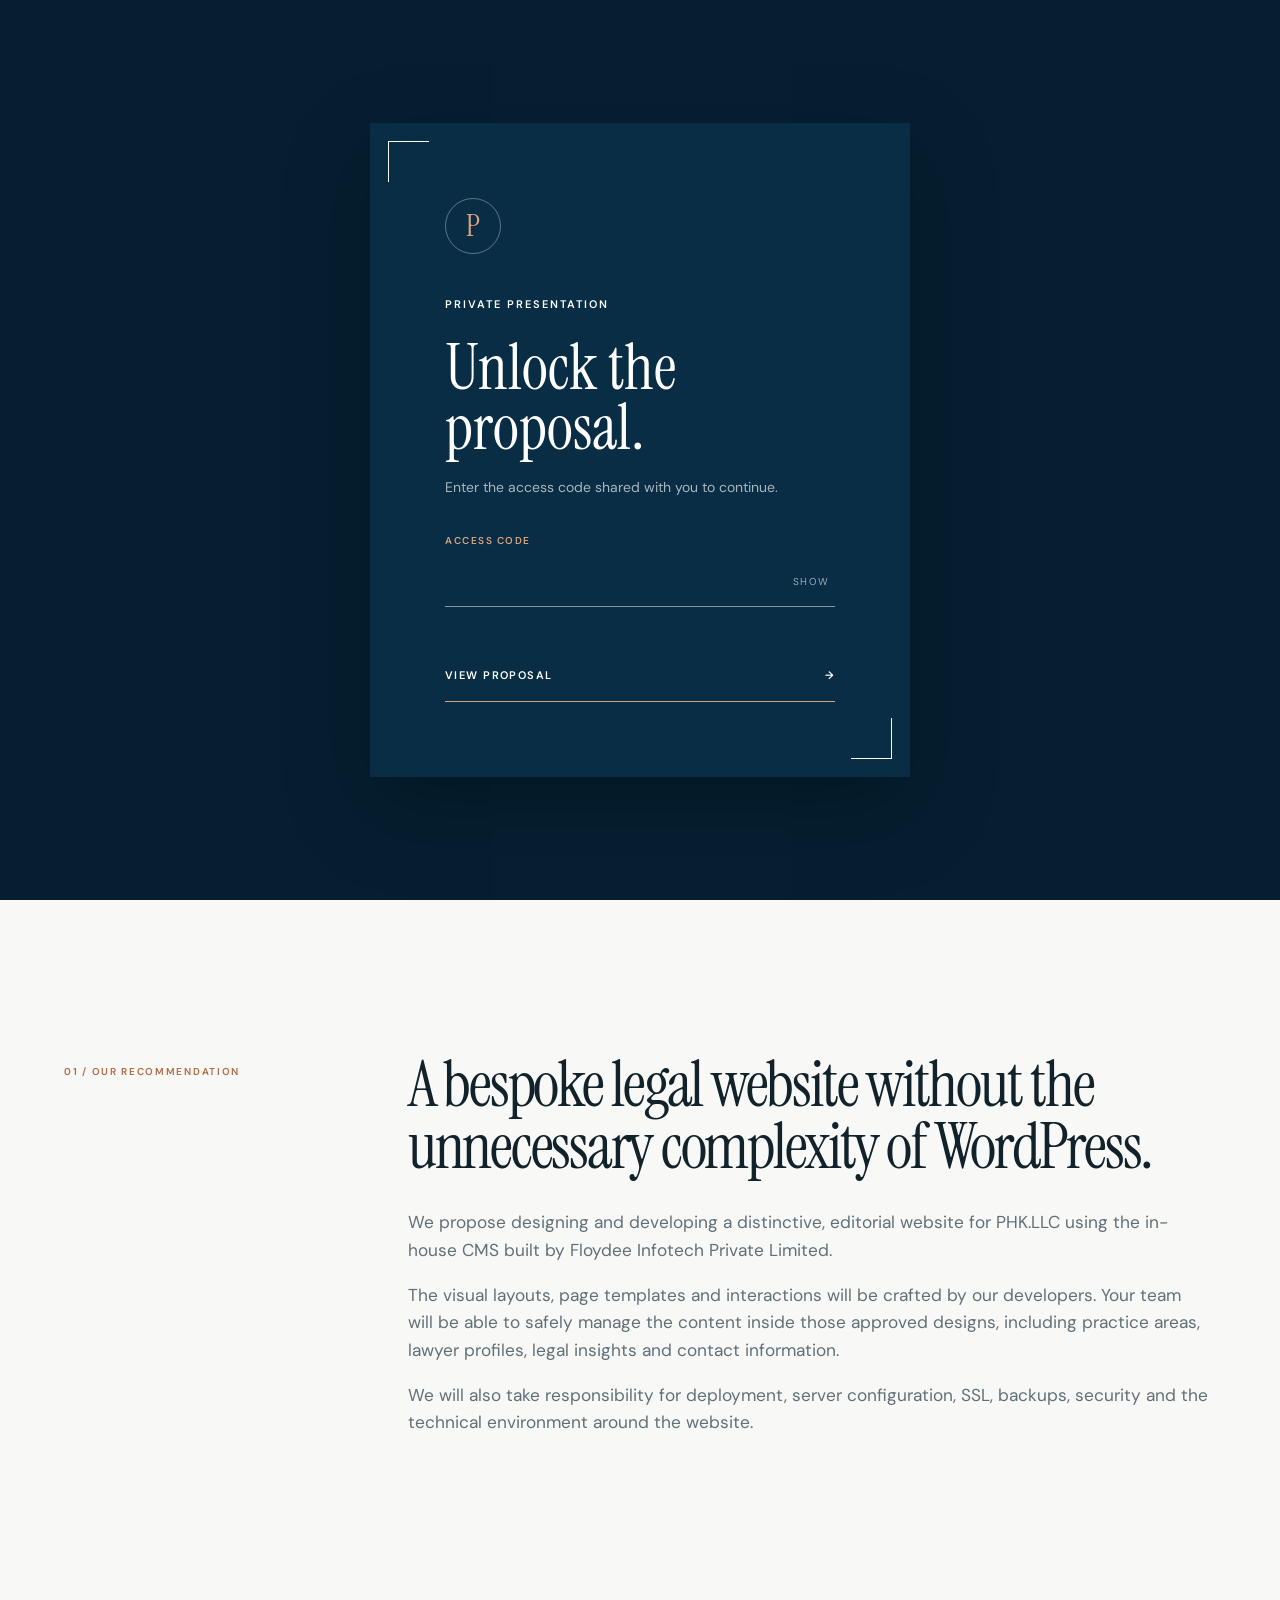
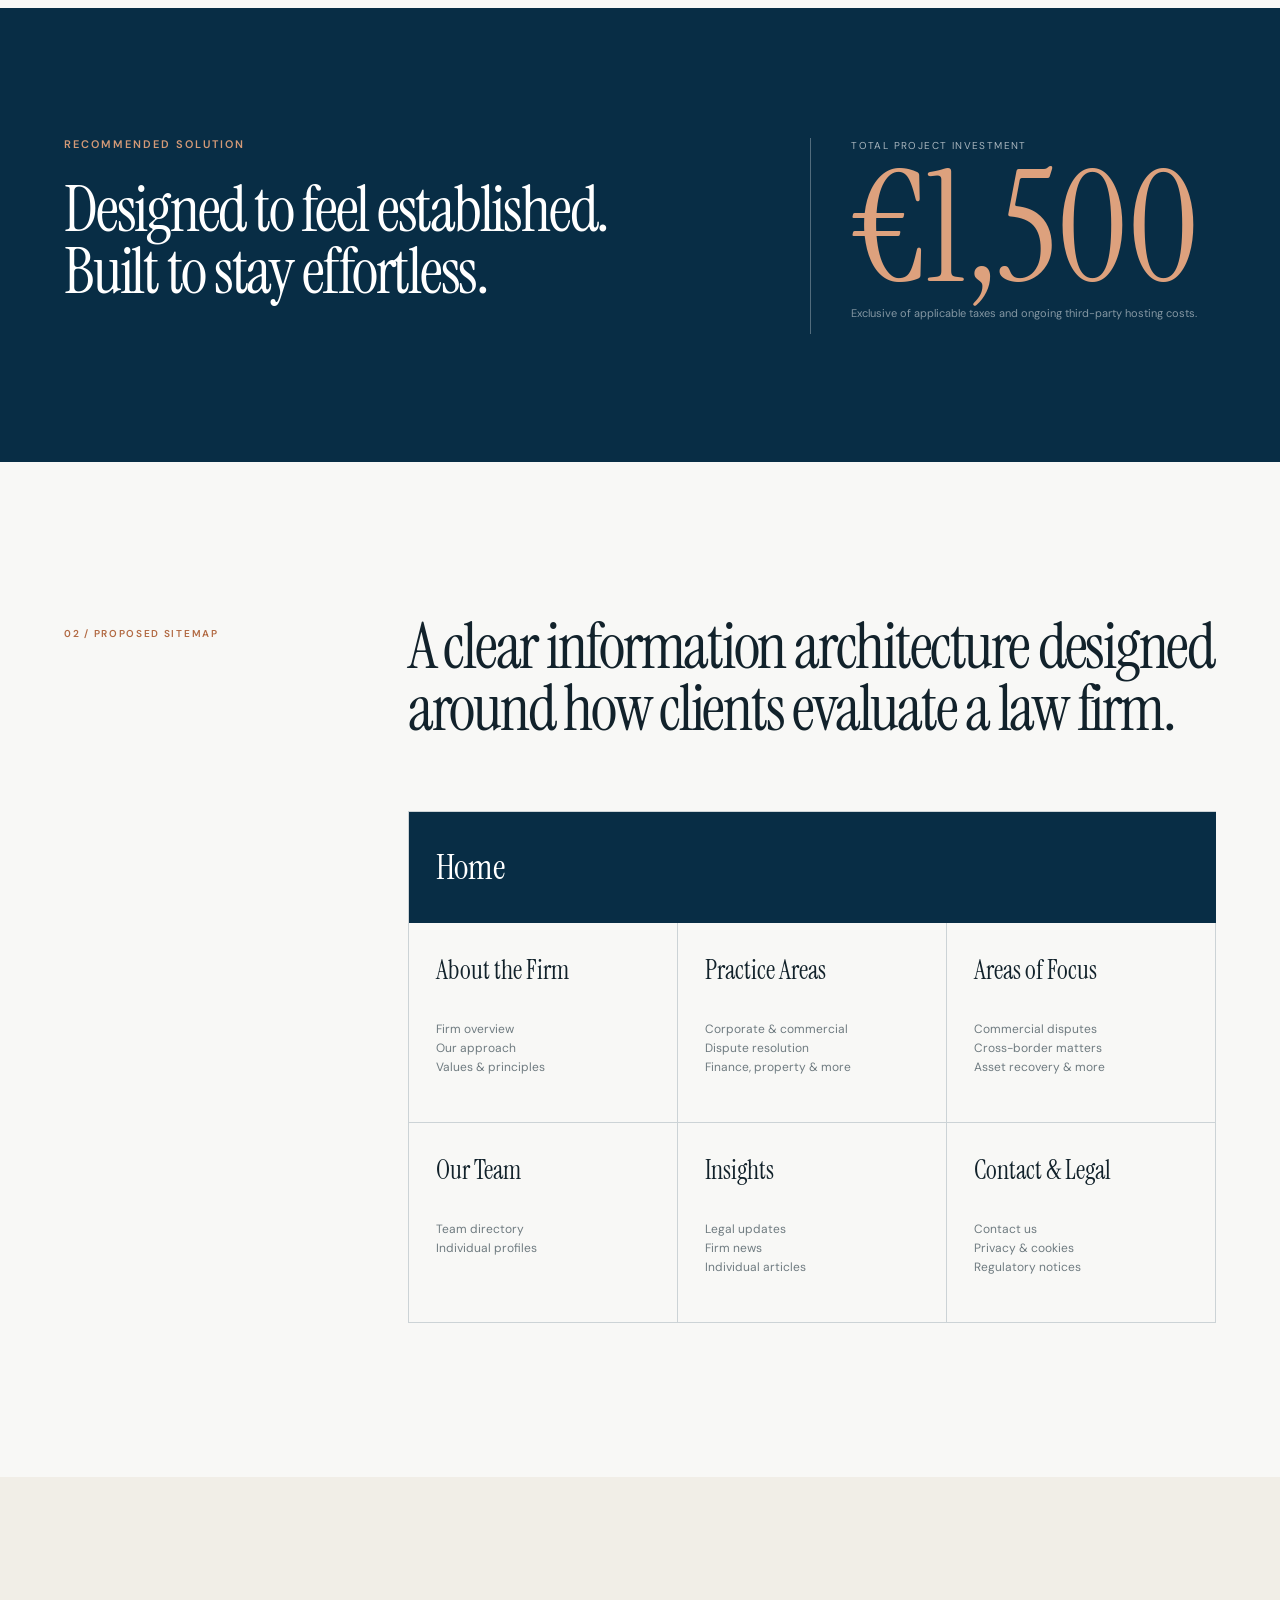
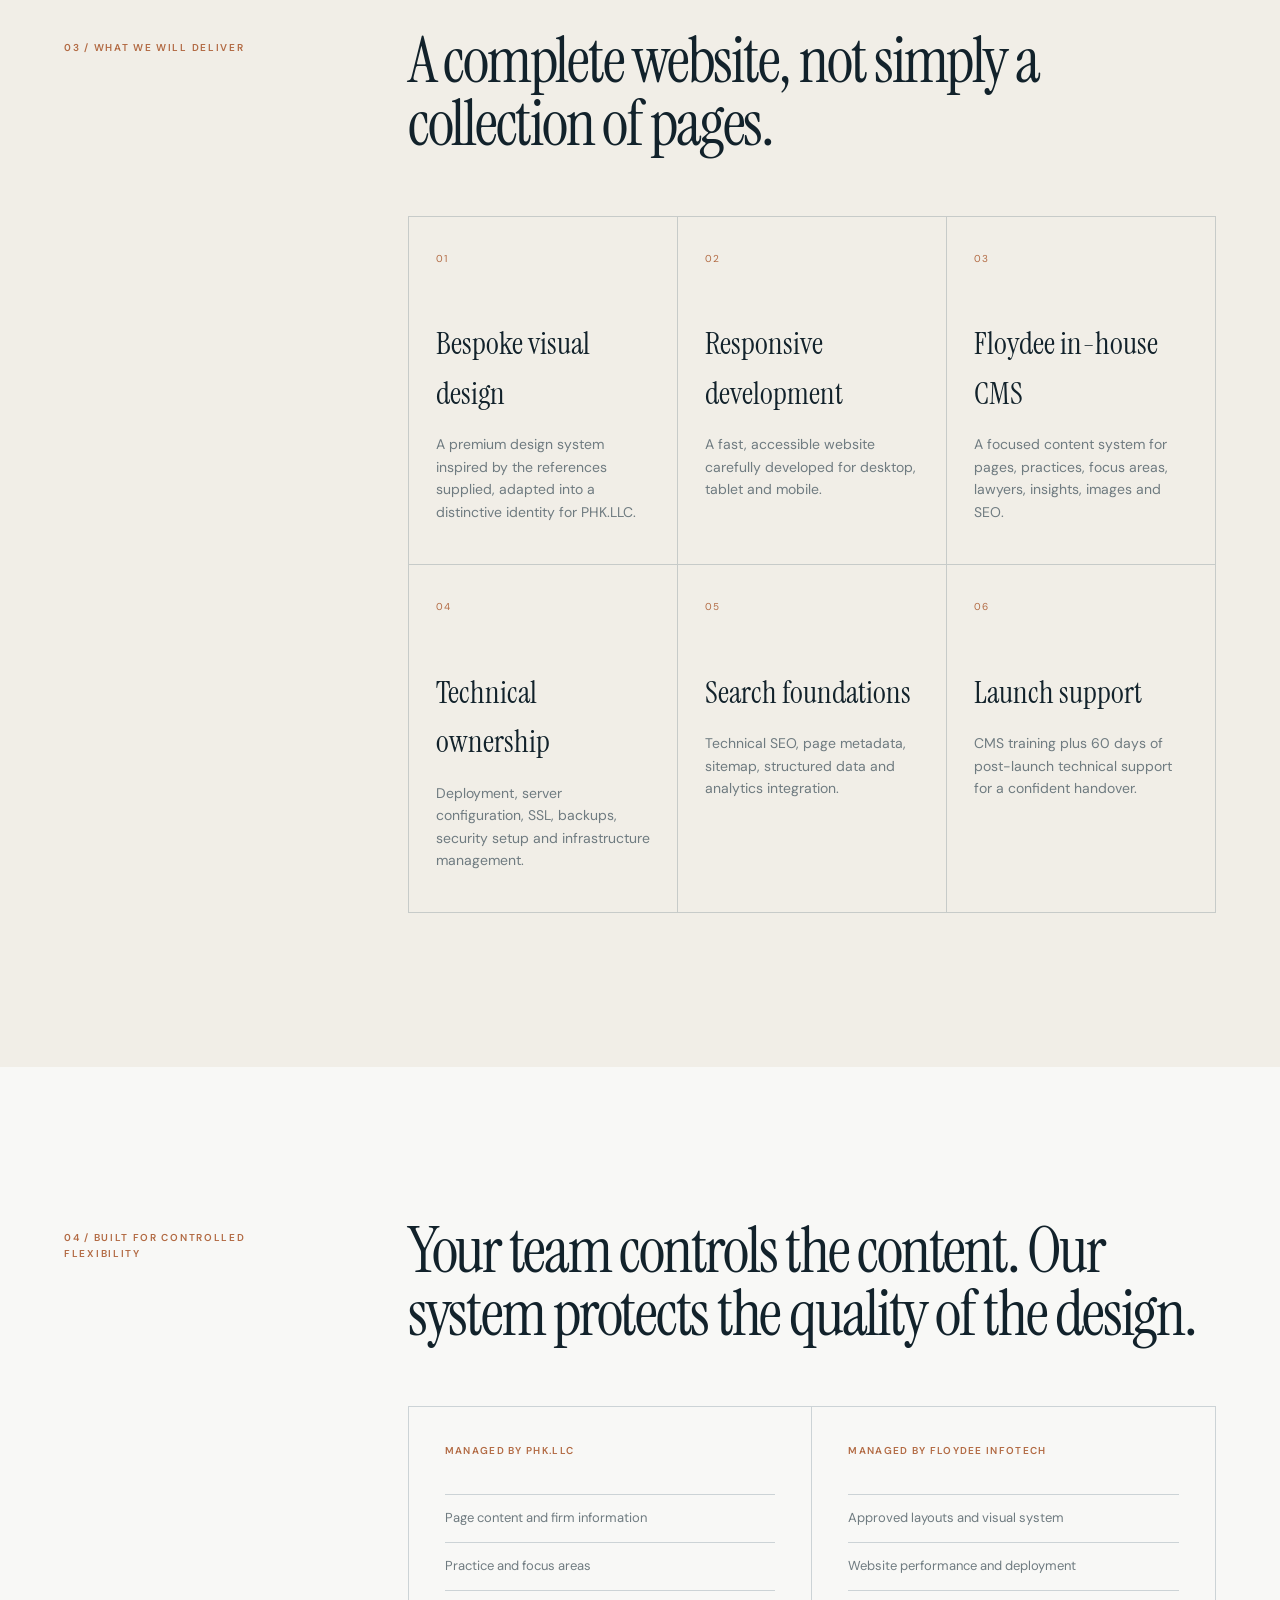
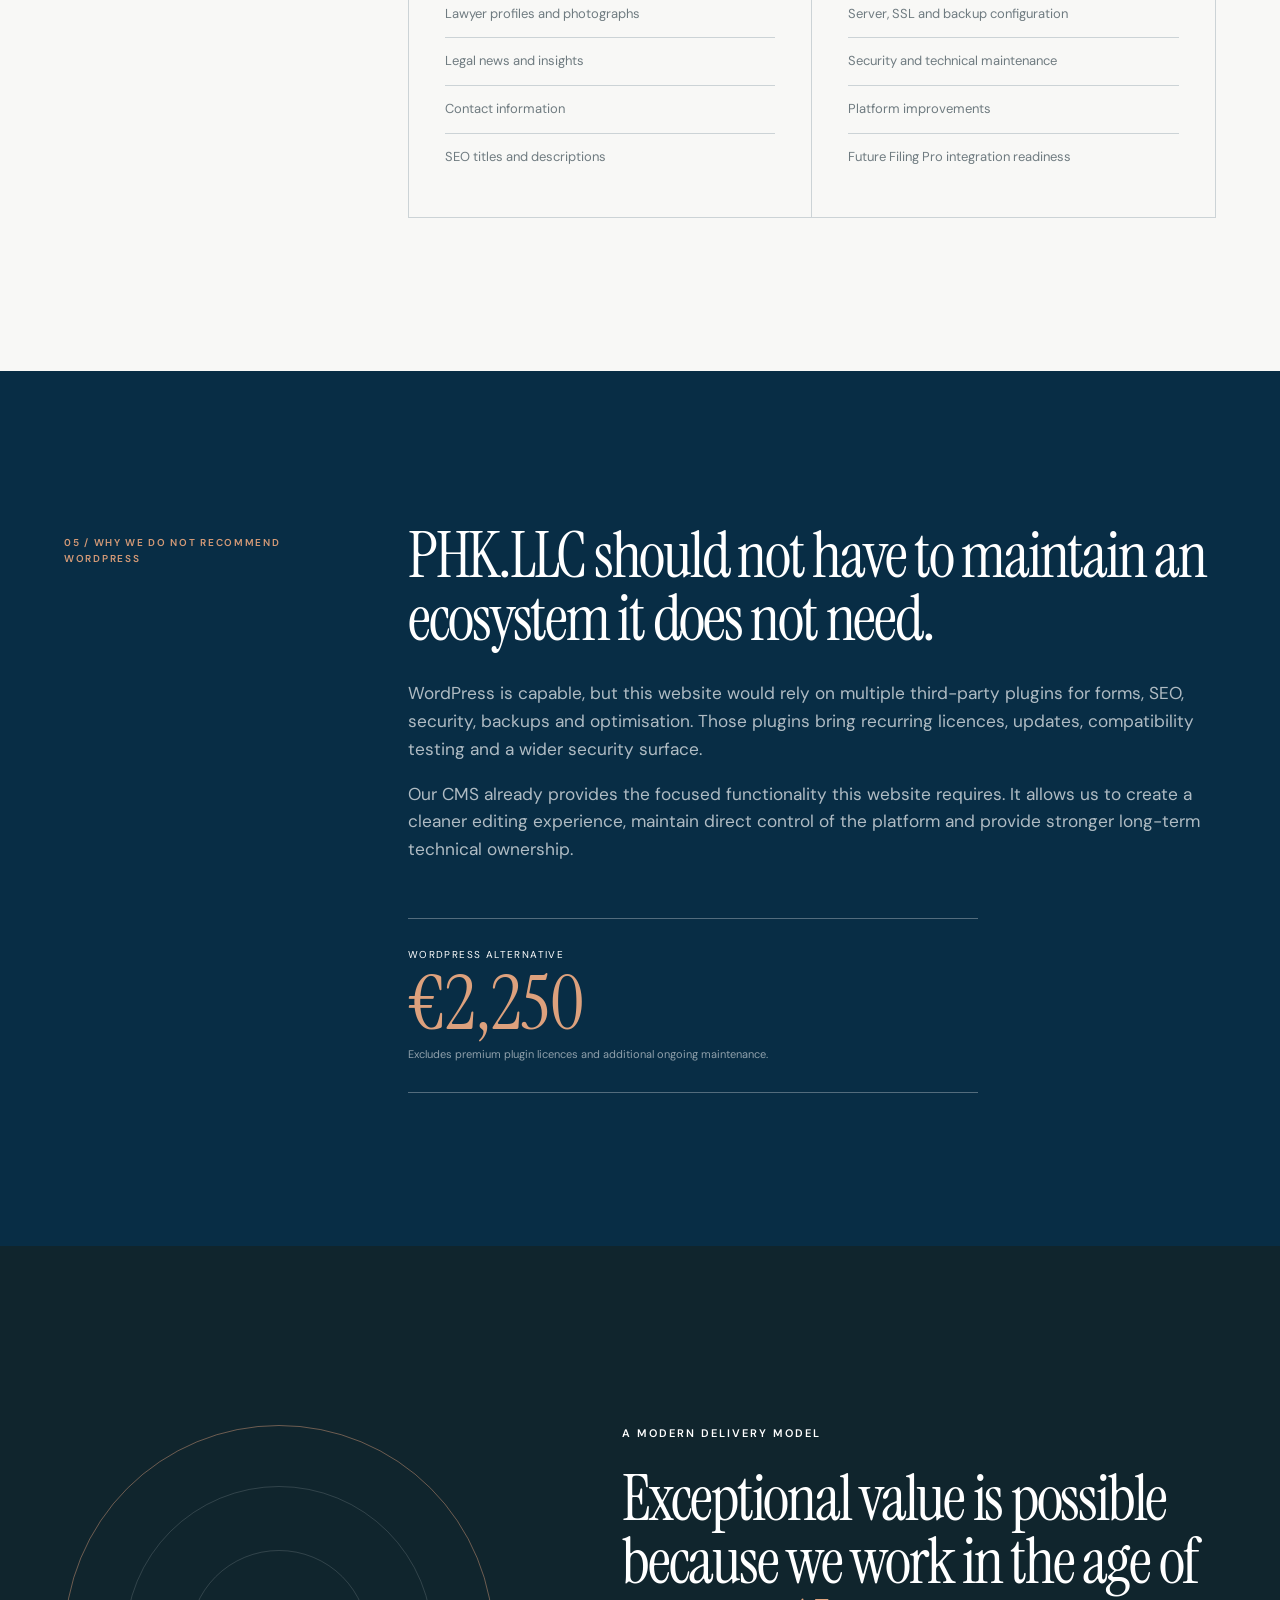
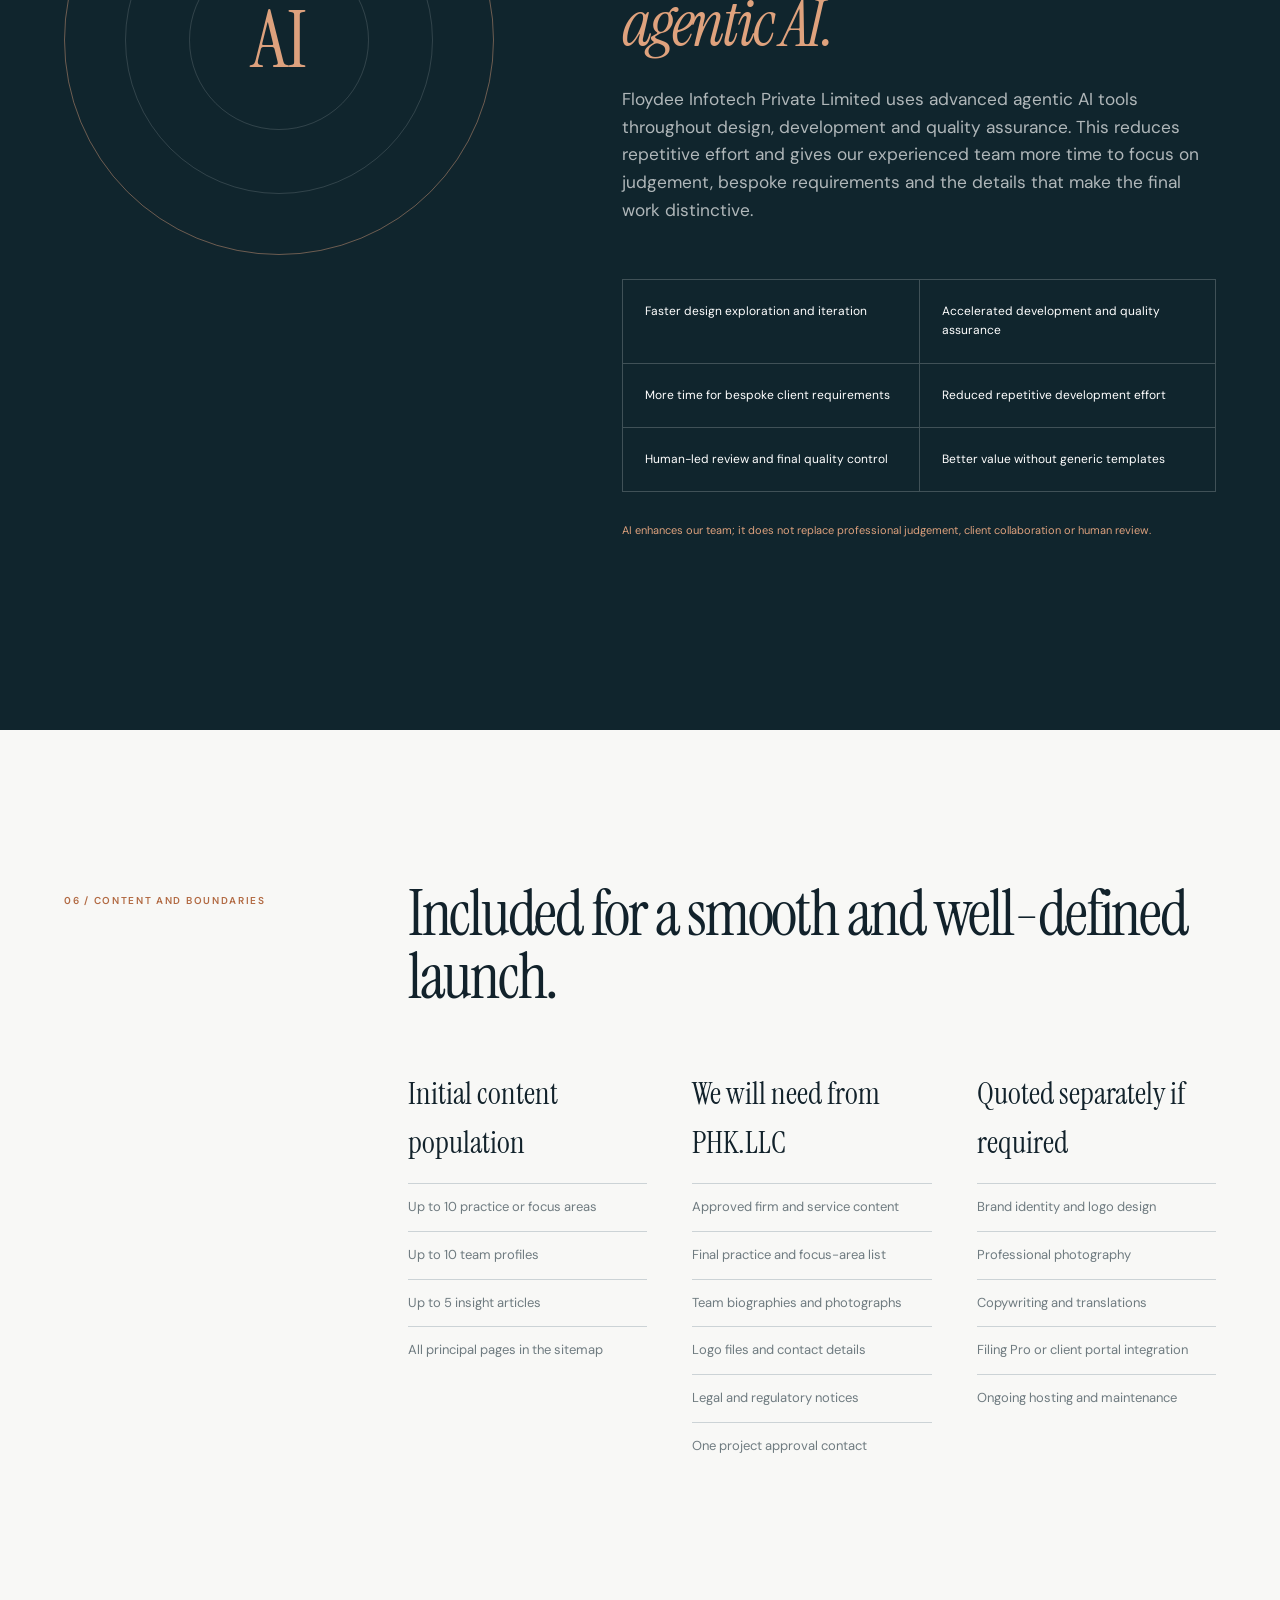
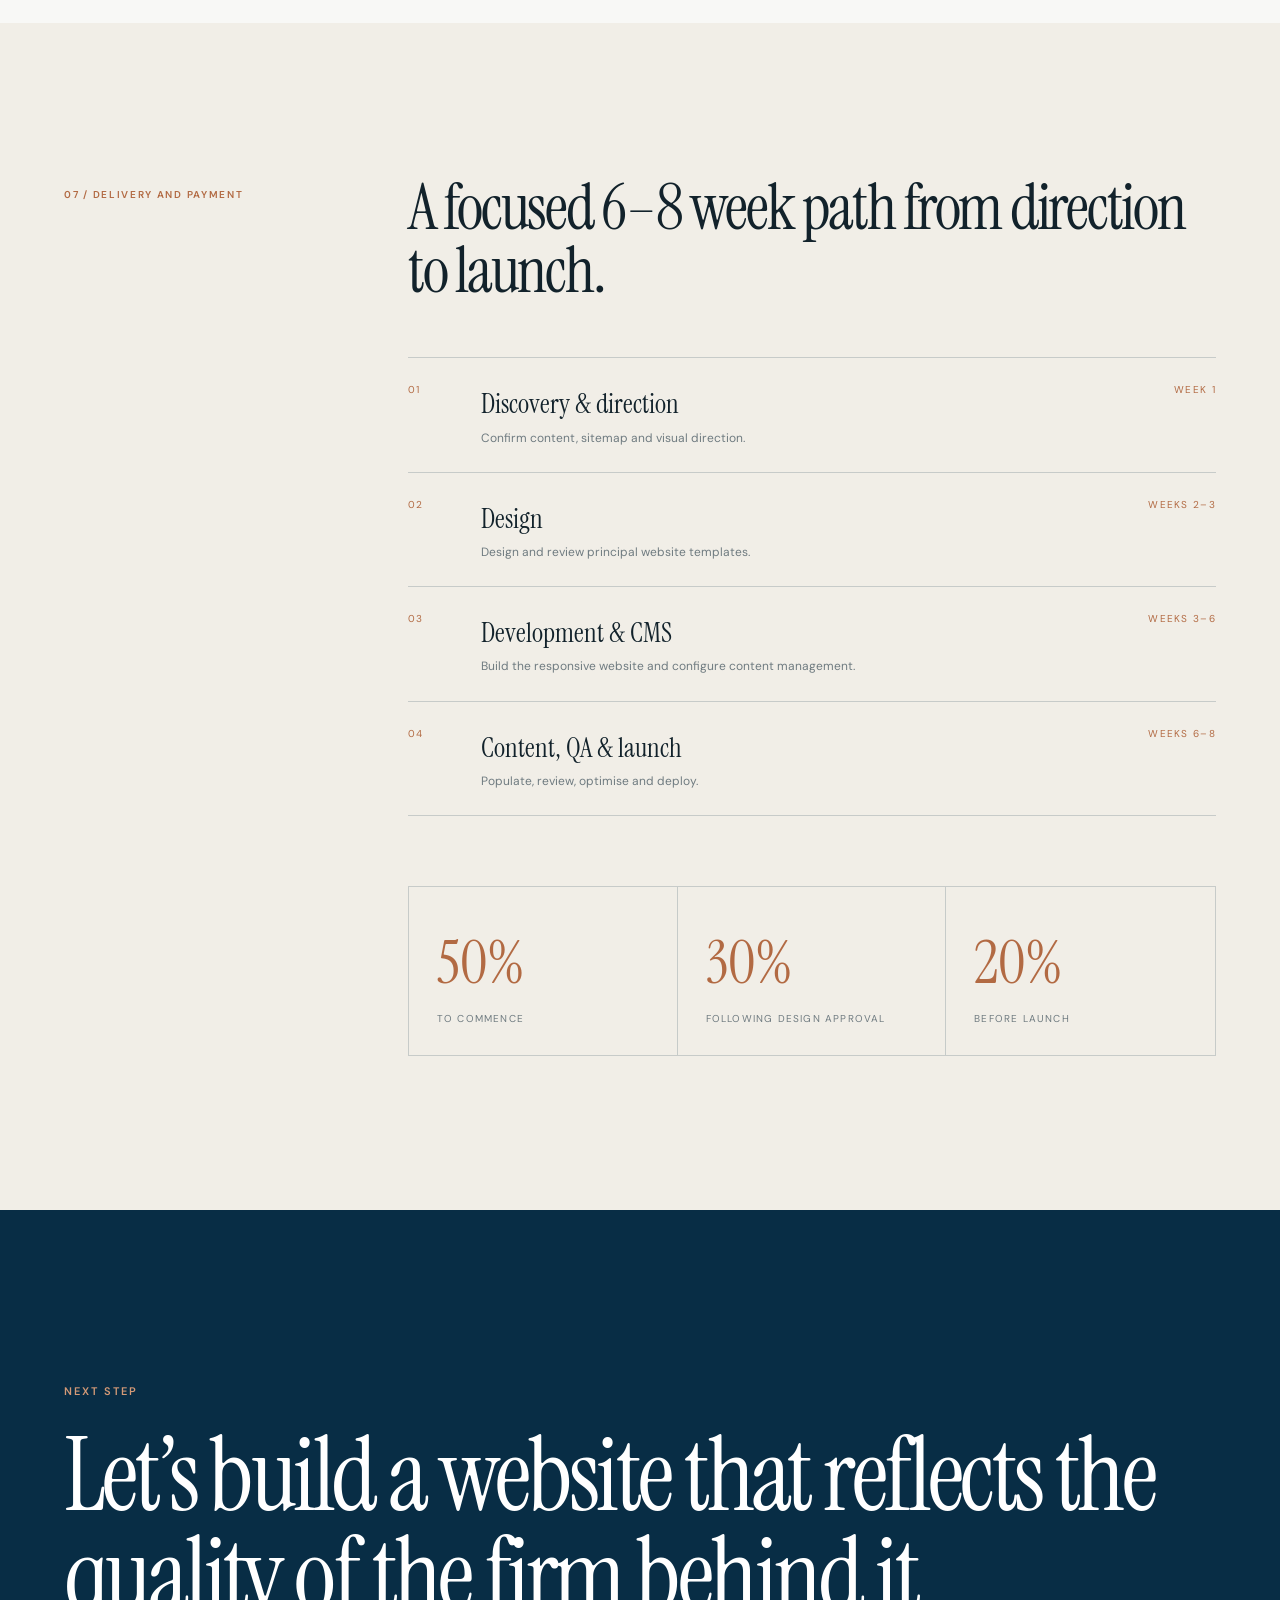
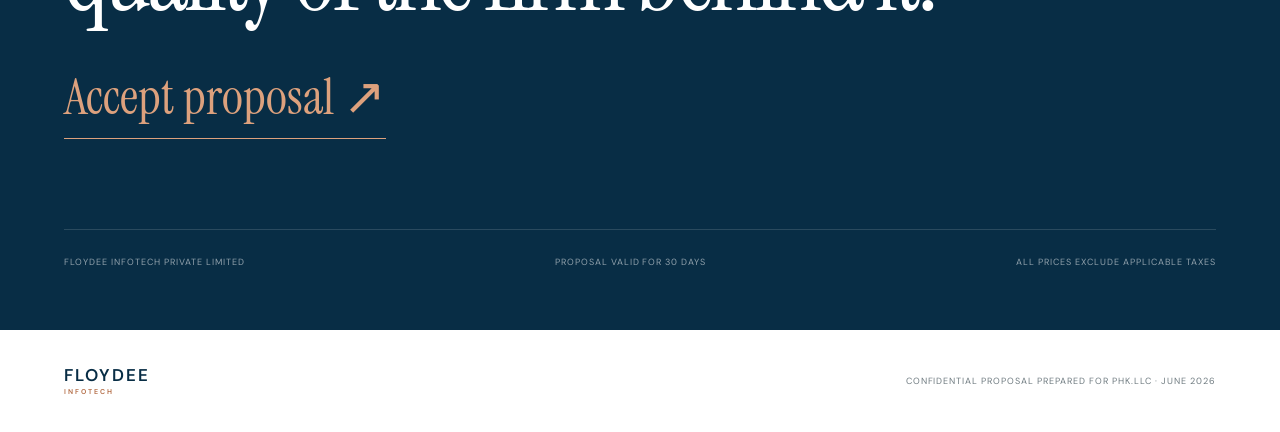
==== proposal.html @ 197b2334 "Build PHK interactive website proposal" ====
<!doctype html>
<html lang="en" data-proposal-page>
<head>
  <meta charset="utf-8">
  <meta name="viewport" content="width=device-width, initial-scale=1">
  <meta name="robots" content="noindex,nofollow">
  <title>PHK.LLC Digital Proposal | Floydee Infotech Private Limited</title>
  <link rel="preconnect" href="https://fonts.googleapis.com">
  <link rel="preconnect" href="https://fonts.gstatic.com" crossorigin>
  <link href="https://fonts.googleapis.com/css2?family=DM+Sans:wght@300;400;500;600&family=Instrument+Serif:ital@0;1&display=swap" rel="stylesheet">
  <link rel="stylesheet" href="styles.css">
  <script defer src="script.js"></script>
</head>
<body class="proposal-page">
  <div class="proposal-lock" data-proposal-lock>
    <div class="gate-panel lock-panel" role="dialog" aria-modal="true" aria-labelledby="lock-title">
      <div class="gate-mark" aria-hidden="true">P</div>
      <p class="gate-kicker">Private presentation</p>
      <h2 id="lock-title">Unlock the proposal.</h2>
      <p>Enter the access code shared with you to continue.</p>
      <form class="gate-form" data-gate-form>
        <label for="direct-proposal-code">Access code</label>
        <div class="code-field">
          <input id="direct-proposal-code" name="code" type="password" autocomplete="off" required>
          <button type="button" data-toggle-code aria-label="Show access code">Show</button>
        </div>
        <p class="gate-error" data-gate-error aria-live="polite"></p>
        <button class="gate-submit" type="submit">View proposal <span aria-hidden="true">→</span></button>
      </form>
    </div>
  </div>

  <header class="proposal-header">
    <a class="floydee-mark" href="index.html">FLOYDEE<span>INFOTECH</span></a>
    <span>Confidential proposal · 11 June 2026</span>
    <a href="index.html">View website concept ↗</a>
  </header>

  <main class="proposal-main">
    <section class="proposal-hero">
      <div>
        <p class="proposal-eyebrow">Prepared exclusively for PHK.LLC</p>
        <h1>A digital presence built around <em>clarity, confidence</em> and expertise.</h1>
      </div>
      <div class="proposal-summary">
        <p>Website design, development, tailored CMS and complete technical management.</p>
        <div><span>Investment</span><strong>€1,500</strong></div>
        <div><span>Delivery</span><strong>6–8 weeks</strong></div>
        <div><span>Support</span><strong>60 days included</strong></div>
      </div>
    </section>

    <section class="proposal-intro proposal-section">
      <p class="proposal-number">01 / Our recommendation</p>
      <div>
        <h2>A bespoke legal website without the unnecessary complexity of WordPress.</h2>
        <p>We propose designing and developing a distinctive, editorial website for PHK.LLC using the in-house CMS built by Floydee Infotech Private Limited.</p>
        <p>The visual layouts, page templates and interactions will be crafted by our developers. Your team will be able to safely manage the content inside those approved designs, including practice areas, lawyer profiles, legal insights and contact information.</p>
        <p>We will also take responsibility for deployment, server configuration, SSL, backups, security and the technical environment around the website.</p>
      </div>
    </section>

    <section class="proposal-price navy">
      <div>
        <p class="proposal-eyebrow light">Recommended solution</p>
        <h2>Designed to feel established.<br>Built to stay effortless.</h2>
      </div>
      <div class="price-stack">
        <span>Total project investment</span>
        <strong>€1,500</strong>
        <p>Exclusive of applicable taxes and ongoing third-party hosting costs.</p>
      </div>
    </section>

    <section class="proposal-section">
      <p class="proposal-number">02 / Proposed sitemap</p>
      <div>
        <h2>A clear information architecture designed around how clients evaluate a law firm.</h2>
        <div class="sitemap">
          <div class="sitemap-home">Home</div>
          <div><strong>About the Firm</strong><span>Firm overview</span><span>Our approach</span><span>Values &amp; principles</span></div>
          <div><strong>Practice Areas</strong><span>Corporate &amp; commercial</span><span>Dispute resolution</span><span>Finance, property &amp; more</span></div>
          <div><strong>Areas of Focus</strong><span>Commercial disputes</span><span>Cross-border matters</span><span>Asset recovery &amp; more</span></div>
          <div><strong>Our Team</strong><span>Team directory</span><span>Individual profiles</span></div>
          <div><strong>Insights</strong><span>Legal updates</span><span>Firm news</span><span>Individual articles</span></div>
          <div><strong>Contact &amp; Legal</strong><span>Contact us</span><span>Privacy &amp; cookies</span><span>Regulatory notices</span></div>
        </div>
      </div>
    </section>

    <section class="proposal-section sand">
      <p class="proposal-number">03 / What we will deliver</p>
      <div>
        <h2>A complete website, not simply a collection of pages.</h2>
        <div class="deliver-grid">
          <article><span>01</span><h3>Bespoke visual design</h3><p>A premium design system inspired by the references supplied, adapted into a distinctive identity for PHK.LLC.</p></article>
          <article><span>02</span><h3>Responsive development</h3><p>A fast, accessible website carefully developed for desktop, tablet and mobile.</p></article>
          <article><span>03</span><h3>Floydee in-house CMS</h3><p>A focused content system for pages, practices, focus areas, lawyers, insights, images and SEO.</p></article>
          <article><span>04</span><h3>Technical ownership</h3><p>Deployment, server configuration, SSL, backups, security setup and infrastructure management.</p></article>
          <article><span>05</span><h3>Search foundations</h3><p>Technical SEO, page metadata, sitemap, structured data and analytics integration.</p></article>
          <article><span>06</span><h3>Launch support</h3><p>CMS training plus 60 days of post-launch technical support for a confident handover.</p></article>
        </div>
      </div>
    </section>

    <section class="cms-split proposal-section">
      <p class="proposal-number">04 / Built for controlled flexibility</p>
      <div>
        <h2>Your team controls the content. Our system protects the quality of the design.</h2>
        <div class="compare">
          <article>
            <p class="compare-label">Managed by PHK.LLC</p>
            <ul>
              <li>Page content and firm information</li>
              <li>Practice and focus areas</li>
              <li>Lawyer profiles and photographs</li>
              <li>Legal news and insights</li>
              <li>Contact information</li>
              <li>SEO titles and descriptions</li>
            </ul>
          </article>
          <article>
            <p class="compare-label">Managed by Floydee Infotech</p>
            <ul>
              <li>Approved layouts and visual system</li>
              <li>Website performance and deployment</li>
              <li>Server, SSL and backup configuration</li>
              <li>Security and technical maintenance</li>
              <li>Platform improvements</li>
              <li>Future Filing Pro integration readiness</li>
            </ul>
          </article>
        </div>
      </div>
    </section>

    <section class="wordpress proposal-section navy">
      <p class="proposal-number light">05 / Why we do not recommend WordPress</p>
      <div>
        <h2>PHK.LLC should not have to maintain an ecosystem it does not need.</h2>
        <p>WordPress is capable, but this website would rely on multiple third-party plugins for forms, SEO, security, backups and optimisation. Those plugins bring recurring licences, updates, compatibility testing and a wider security surface.</p>
        <p>Our CMS already provides the focused functionality this website requires. It allows us to create a cleaner editing experience, maintain direct control of the platform and provide stronger long-term technical ownership.</p>
        <div class="wp-alt"><span>WordPress alternative</span><strong>€2,250</strong><p>Excludes premium plugin licences and additional ongoing maintenance.</p></div>
      </div>
    </section>

    <section class="ai-story">
      <div class="ai-orbit" aria-hidden="true"><span>AI</span></div>
      <div>
        <p class="proposal-eyebrow">A modern delivery model</p>
        <h2>Exceptional value is possible because we work in the age of <em>agentic AI.</em></h2>
        <p class="ai-lead">Floydee Infotech Private Limited uses advanced agentic AI tools throughout design, development and quality assurance. This reduces repetitive effort and gives our experienced team more time to focus on judgement, bespoke requirements and the details that make the final work distinctive.</p>
        <div class="ai-grid">
          <span>Faster design exploration and iteration</span>
          <span>Accelerated development and quality assurance</span>
          <span>More time for bespoke client requirements</span>
          <span>Reduced repetitive development effort</span>
          <span>Human-led review and final quality control</span>
          <span>Better value without generic templates</span>
        </div>
        <p class="ai-note">AI enhances our team; it does not replace professional judgement, client collaboration or human review.</p>
      </div>
    </section>

    <section class="proposal-section">
      <p class="proposal-number">06 / Content and boundaries</p>
      <div>
        <h2>Included for a smooth and well-defined launch.</h2>
        <div class="terms-columns">
          <article><h3>Initial content population</h3><ul><li>Up to 10 practice or focus areas</li><li>Up to 10 team profiles</li><li>Up to 5 insight articles</li><li>All principal pages in the sitemap</li></ul></article>
          <article><h3>We will need from PHK.LLC</h3><ul><li>Approved firm and service content</li><li>Final practice and focus-area list</li><li>Team biographies and photographs</li><li>Logo files and contact details</li><li>Legal and regulatory notices</li><li>One project approval contact</li></ul></article>
          <article><h3>Quoted separately if required</h3><ul><li>Brand identity and logo design</li><li>Professional photography</li><li>Copywriting and translations</li><li>Filing Pro or client portal integration</li><li>Ongoing hosting and maintenance</li></ul></article>
        </div>
      </div>
    </section>

    <section class="timeline proposal-section sand">
      <p class="proposal-number">07 / Delivery and payment</p>
      <div>
        <h2>A focused 6–8 week path from direction to launch.</h2>
        <ol class="timeline-list">
          <li><span>01</span><div><strong>Discovery &amp; direction</strong><p>Confirm content, sitemap and visual direction.</p></div><em>Week 1</em></li>
          <li><span>02</span><div><strong>Design</strong><p>Design and review principal website templates.</p></div><em>Weeks 2–3</em></li>
          <li><span>03</span><div><strong>Development &amp; CMS</strong><p>Build the responsive website and configure content management.</p></div><em>Weeks 3–6</em></li>
          <li><span>04</span><div><strong>Content, QA &amp; launch</strong><p>Populate, review, optimise and deploy.</p></div><em>Weeks 6–8</em></li>
        </ol>
        <div class="payment">
          <div><strong>50%</strong><span>To commence</span></div>
          <div><strong>30%</strong><span>Following design approval</span></div>
          <div><strong>20%</strong><span>Before launch</span></div>
        </div>
      </div>
    </section>

    <section class="proposal-close navy">
      <p class="proposal-eyebrow light">Next step</p>
      <h2>Let’s build a website that reflects the quality of the firm behind it.</h2>
      <a href="mailto:hello@floydee.com?subject=PHK.LLC%20Website%20Proposal">Accept proposal <span aria-hidden="true">↗</span></a>
      <div class="close-meta"><span>Floydee Infotech Private Limited</span><span>Proposal valid for 30 days</span><span>All prices exclude applicable taxes</span></div>
    </section>
  </main>

  <footer class="proposal-footer">
    <a class="floydee-mark" href="index.html">FLOYDEE<span>INFOTECH</span></a>
    <p>Confidential proposal prepared for PHK.LLC · June 2026</p>
  </footer>
</body>
</html>
---- styles.css ----
:root {
  --navy: #082d45;
  --navy-deep: #051f31;
  --blue: #0b4770;
  --white: #fff;
  --sand: #f1eee7;
  --stone: #d9d1c4;
  --copper: #b26a43;
  --ink: #12222b;
  --muted: #6f7b80;
  --line: rgba(8, 45, 69, .18);
  --serif: "Instrument Serif", Georgia, serif;
  --sans: "DM Sans", Arial, sans-serif;
  --pad: clamp(24px, 5vw, 78px);
}

* { box-sizing: border-box; }
html { scroll-behavior: smooth; }
body { margin: 0; color: var(--ink); background: var(--white); font-family: var(--sans); font-size: 16px; line-height: 1.6; }
body.is-locked { overflow: hidden; }
a { color: inherit; text-decoration: none; }
button, input { font: inherit; }
img { display: block; width: 100%; }
.skip-link { position: fixed; z-index: 1000; left: 12px; top: -80px; padding: 10px 16px; background: var(--white); color: var(--navy); }
.skip-link:focus { top: 12px; }
:focus-visible { outline: 2px solid var(--copper); outline-offset: 4px; }

.site-header { height: 92px; padding: 0 var(--pad); display: grid; grid-template-columns: 180px 1fr auto; align-items: center; gap: 32px; border-bottom: 1px solid var(--line); background: var(--white); }
.wordmark { font-family: var(--serif); font-size: 32px; letter-spacing: -.04em; line-height: 1; }
.wordmark span { color: var(--copper); }
.site-nav { justify-self: center; display: flex; gap: clamp(18px, 2vw, 38px); font-size: 12px; font-weight: 500; letter-spacing: .09em; text-transform: uppercase; }
.site-nav a, .footer-links a { position: relative; }
.site-nav a::after, .footer-links a::after { content: ""; position: absolute; left: 0; right: 100%; bottom: -7px; height: 1px; background: var(--copper); transition: right .3s; }
.site-nav a:hover::after, .footer-links a:hover::after { right: 0; }
.button-link { border: 0; padding: 11px 0; color: var(--navy); background: transparent; border-bottom: 1px solid var(--navy); cursor: pointer; font-size: 12px; font-weight: 600; letter-spacing: .1em; text-transform: uppercase; }
.button-link span { margin-left: 14px; }
.menu-toggle { display: none; }

.hero { min-height: calc(100svh - 92px); position: relative; display: flex; align-items: flex-end; color: var(--white); overflow: hidden; }
.hero-image, .hero-shade { position: absolute; inset: 0; height: 100%; object-fit: cover; }
.hero-image { animation: hero-in 1.5s ease both; }
.hero-shade { background: linear-gradient(90deg, rgba(3,27,43,.82) 0%, rgba(3,27,43,.36) 47%, rgba(3,27,43,.02) 78%); }
.hero-copy { position: relative; z-index: 1; max-width: 860px; padding: clamp(80px, 11vw, 170px) var(--pad) clamp(55px, 8vw, 110px); }
.hero-location, .proposal-eyebrow, .gate-kicker { margin: 0 0 25px; font-size: 11px; font-weight: 600; letter-spacing: .18em; text-transform: uppercase; }
.hero h1 { margin: 0; font-family: var(--serif); font-size: clamp(63px, 8vw, 126px); font-weight: 400; line-height: .88; letter-spacing: -.045em; }
.hero h1 em { color: #e0a17c; font-weight: 400; }
.hero-intro { max-width: 470px; margin: 34px 0 28px; font-size: clamp(16px, 1.4vw, 20px); font-weight: 300; }
.hero-index { position: absolute; z-index: 1; right: var(--pad); bottom: 38px; display: flex; gap: 28px; font-size: 10px; letter-spacing: .15em; }
.text-link { display: inline-flex; align-items: center; gap: 24px; padding: 9px 0; border-bottom: 1px solid currentColor; color: var(--navy); font-size: 11px; font-weight: 600; letter-spacing: .13em; text-transform: uppercase; transition: gap .3s; }
.text-link:hover { gap: 34px; }
.text-link.light { color: var(--white); }

.section-pad { padding: clamp(85px, 12vw, 180px) var(--pad); }
.section-label, .proposal-number { font-size: 10px; font-weight: 600; letter-spacing: .17em; text-transform: uppercase; color: var(--copper); }
.section-label.light, .proposal-number.light, .proposal-eyebrow.light { color: #d49a77; }
.intro { display: grid; grid-template-columns: .55fr 1.25fr .8fr; gap: clamp(35px, 6vw, 100px); align-items: start; }
.intro-copy h2, .section-heading h2, .focus-title h2, .team-heading h2, .contact h2, .proposal-section h2, .proposal-price h2, .proposal-close h2, .ai-story h2 { margin: 0 0 30px; font-family: var(--serif); font-size: clamp(45px, 5vw, 82px); font-weight: 400; line-height: .98; letter-spacing: -.035em; }
.intro-copy p { max-width: 670px; color: #526168; font-size: clamp(16px, 1.25vw, 19px); }
.intro-copy .text-link { margin-top: 25px; }
.intro-image { margin: 0; }
.intro-image img { aspect-ratio: 4 / 5; object-fit: cover; }
.intro-image figcaption { margin-top: 12px; color: var(--muted); font-size: 10px; letter-spacing: .11em; text-transform: uppercase; }
.navy { color: var(--white); background: var(--navy); }
.sand { background: var(--sand); }
.practice { display: grid; grid-template-columns: .8fr 1.2fr; gap: clamp(50px, 9vw, 150px); }
.section-heading p { max-width: 460px; color: inherit; opacity: .68; font-weight: 300; }
.practice-list { border-top: 1px solid rgba(255,255,255,.25); }
.practice-list a { display: grid; grid-template-columns: 45px 1fr auto; gap: 20px; align-items: center; padding: 25px 0; border-bottom: 1px solid rgba(255,255,255,.25); transition: color .25s, padding .25s; }
.practice-list a:hover { color: #e5a780; padding-left: 10px; }
.practice-list span { font-size: 10px; letter-spacing: .14em; opacity: .62; }
.practice-list strong { font-family: var(--serif); font-size: clamp(25px, 2.4vw, 39px); font-weight: 400; }
.practice-list i { font-style: normal; font-size: 18px; }
.focus { display: grid; grid-template-columns: .48fr 1.52fr; gap: clamp(40px, 8vw, 130px); }
.focus-title { grid-column: 2; display: grid; grid-template-columns: .6fr 1.4fr; gap: 40px; align-items: start; }
.focus-title p { margin-top: 10px; color: var(--copper); font-size: 11px; font-weight: 600; letter-spacing: .14em; text-transform: uppercase; }
.focus-grid { grid-column: 2; display: grid; grid-template-columns: repeat(2, 1fr); margin-top: 40px; border-top: 1px solid var(--line); border-left: 1px solid var(--line); }
.focus-grid article { min-height: 280px; padding: 32px; border-right: 1px solid var(--line); border-bottom: 1px solid var(--line); }
.focus-grid span { color: var(--copper); font-size: 10px; letter-spacing: .14em; }
.focus-grid h3, .deliver-grid h3, .terms-columns h3 { margin: 50px 0 15px; font-family: var(--serif); font-size: 31px; font-weight: 400; }
.focus-grid p, .deliver-grid p { color: var(--muted); font-size: 14px; }
.team { padding-bottom: 0; background: #f7f7f5; }
.team-heading { display: grid; grid-template-columns: .45fr 1fr .65fr; gap: 50px; align-items: end; margin-bottom: 80px; }
.team-heading h2, .team-heading p { margin-bottom: 0; }
.team-heading p { color: var(--muted); font-size: 14px; }
.team-photo { overflow: hidden; }
.team-photo img { aspect-ratio: 3 / 1; object-fit: cover; transition: transform .8s ease; }
.team-photo:hover img { transform: scale(1.015); }
.team-names { display: grid; grid-template-columns: repeat(3, 1fr); }
.team-names a { display: flex; flex-direction: column; padding: 26px 24px 40px; border-right: 1px solid var(--line); transition: background .25s; }
.team-names a:hover { background: var(--white); }
.team-names strong { font-family: var(--serif); font-size: 25px; font-weight: 400; }
.team-names span { margin-top: 4px; color: var(--muted); font-size: 10px; letter-spacing: .12em; text-transform: uppercase; }
.insights { display: grid; grid-template-columns: .65fr 1.35fr; gap: 70px; }
.insight-list { border-top: 1px solid var(--line); }
.insight-list article { padding: 30px 0 35px; border-bottom: 1px solid var(--line); }
.insight-meta { display: flex; justify-content: space-between; color: var(--copper); font-size: 10px; font-weight: 600; letter-spacing: .12em; text-transform: uppercase; }
.insight-list h3 { max-width: 750px; margin: 25px 0; font-family: var(--serif); font-size: clamp(29px, 3vw, 46px); font-weight: 400; line-height: 1.05; }
.contact { display: grid; grid-template-columns: .5fr 1.2fr .5fr; gap: 60px; align-items: end; }
.contact-main h2 { max-width: 750px; }
.contact-main > a { display: inline-block; color: #e5a780; font-family: var(--serif); font-size: clamp(27px, 3vw, 46px); border-bottom: 1px solid currentColor; }
.contact-details { display: flex; flex-direction: column; gap: 5px; font-style: normal; font-size: 12px; opacity: .7; }
.site-footer { padding: 38px var(--pad); display: grid; grid-template-columns: 1fr auto 1fr; gap: 35px; align-items: center; border-top: 1px solid var(--line); font-size: 10px; letter-spacing: .09em; text-transform: uppercase; }
.footer-links { display: flex; gap: 25px; }
.site-footer p { justify-self: end; margin: 0; color: var(--muted); }

.gate[hidden] { display: none; }
.gate { position: fixed; z-index: 100; inset: 0; display: grid; place-items: center; padding: 20px; opacity: 0; transition: opacity .35s; }
.gate.is-open { opacity: 1; }
.gate-backdrop { position: absolute; inset: 0; background: rgba(3, 20, 31, .83); backdrop-filter: blur(10px); }
.gate-panel { position: relative; width: min(540px, 100%); padding: clamp(40px, 6vw, 75px); color: var(--white); background: var(--navy); box-shadow: 0 30px 80px rgba(0,0,0,.25); transform: translateY(25px); transition: transform .35s; }
.is-open .gate-panel { transform: translateY(0); }
.gate-panel::before, .gate-panel::after { content: ""; position: absolute; width: 40px; height: 40px; border-color: #d49a77; }
.gate-panel::before { left: 18px; top: 18px; border-left: 1px solid; border-top: 1px solid; }
.gate-panel::after { right: 18px; bottom: 18px; border-right: 1px solid; border-bottom: 1px solid; }
.gate-close { position: absolute; right: 23px; top: 17px; z-index: 2; border: 0; color: var(--white); background: transparent; font-size: 28px; cursor: pointer; }
.gate-mark { width: 56px; height: 56px; display: grid; place-items: center; margin-bottom: 42px; border: 1px solid rgba(255,255,255,.35); border-radius: 50%; color: #dda17d; font-family: var(--serif); font-size: 30px; }
.gate-panel h2 { margin: 0 0 18px; font-family: var(--serif); font-size: clamp(43px, 6vw, 63px); font-weight: 400; line-height: .95; }
.gate-panel > p:not(.gate-kicker):not(.gate-note) { color: rgba(255,255,255,.65); font-size: 14px; }
.gate-form { margin-top: 34px; }
.gate-form label { display: block; margin-bottom: 8px; color: #d8a17f; font-size: 10px; font-weight: 600; letter-spacing: .15em; text-transform: uppercase; }
.code-field { display: grid; grid-template-columns: 1fr auto; border-bottom: 1px solid rgba(255,255,255,.5); }
.code-field input { min-width: 0; padding: 12px 0; border: 0; outline: 0; color: var(--white); background: transparent; letter-spacing: .08em; }
.code-field button { border: 0; color: rgba(255,255,255,.6); background: transparent; cursor: pointer; font-size: 10px; letter-spacing: .12em; text-transform: uppercase; }
.gate-error { min-height: 23px; margin: 9px 0; color: #f0b18d; font-size: 12px; }
.gate-submit { width: 100%; display: flex; justify-content: space-between; margin-top: 12px; padding: 16px 0; border: 0; border-bottom: 1px solid #d8a17f; color: var(--white); background: transparent; cursor: pointer; font-size: 11px; font-weight: 600; letter-spacing: .13em; text-transform: uppercase; }
.gate-note { margin: 35px 0 0; color: rgba(255,255,255,.4); font-size: 9px; letter-spacing: .09em; text-transform: uppercase; }
.shake { animation: shake .32s linear; }

.proposal-page { background: #f8f8f6; }
.proposal-lock { position: fixed; z-index: 200; inset: 0; display: grid; place-items: center; padding: 20px; background: var(--navy-deep); transition: opacity .4s, visibility .4s; }
.proposal-lock.is-unlocked { opacity: 0; visibility: hidden; pointer-events: none; }
.lock-panel { transform: none; }
.proposal-header { height: 84px; display: grid; grid-template-columns: 1fr auto 1fr; align-items: center; padding: 0 var(--pad); border-bottom: 1px solid var(--line); color: var(--navy); font-size: 10px; letter-spacing: .12em; text-transform: uppercase; background: var(--white); }
.proposal-header > a:last-child { justify-self: end; border-bottom: 1px solid; }
.floydee-mark { display: flex; flex-direction: column; width: max-content; color: var(--navy); font-size: 17px; font-weight: 600; letter-spacing: .12em; line-height: 1; }
.floydee-mark span { margin-top: 4px; color: var(--copper); font-size: 7px; letter-spacing: .29em; }
.proposal-main { overflow: hidden; }
.proposal-hero { min-height: calc(100svh - 84px); padding: clamp(75px, 11vw, 160px) var(--pad) 75px; display: grid; grid-template-columns: 1.4fr .6fr; gap: 80px; align-items: end; color: var(--white); background: var(--navy); }
.proposal-hero h1 { max-width: 1000px; margin: 0; font-family: var(--serif); font-size: clamp(64px, 8vw, 128px); font-weight: 400; line-height: .88; letter-spacing: -.045em; }
.proposal-hero h1 em, .ai-story h2 em { color: #dfa27d; font-weight: 400; }
.proposal-summary > p { max-width: 370px; margin: 0 0 40px; color: rgba(255,255,255,.67); font-size: 14px; }
.proposal-summary > div { padding: 20px 0; display: flex; justify-content: space-between; align-items: baseline; border-top: 1px solid rgba(255,255,255,.25); }
.proposal-summary span { font-size: 10px; letter-spacing: .13em; text-transform: uppercase; opacity: .62; }
.proposal-summary strong { font-family: var(--serif); font-size: 34px; font-weight: 400; }
.proposal-section { padding: clamp(90px, 12vw, 180px) var(--pad); display: grid; grid-template-columns: .46fr 1.54fr; gap: clamp(50px, 8vw, 140px); }
.proposal-section > div > p { max-width: 800px; color: #617077; font-size: clamp(16px, 1.35vw, 20px); }
.proposal-price { padding: clamp(80px, 10vw, 150px) var(--pad); display: grid; grid-template-columns: 1.25fr .75fr; gap: 70px; align-items: end; }
.price-stack { padding-left: 40px; border-left: 1px solid rgba(255,255,255,.3); }
.price-stack span { display: block; font-size: 10px; letter-spacing: .14em; text-transform: uppercase; opacity: .65; }
.price-stack strong { display: block; margin: 10px 0; color: #dda17d; font-family: var(--serif); font-size: clamp(90px, 12vw, 180px); font-weight: 400; line-height: .85; }
.price-stack p { color: rgba(255,255,255,.5); font-size: 11px; }
.sitemap { margin-top: 70px; display: grid; grid-template-columns: repeat(3, 1fr); border-top: 1px solid var(--line); border-left: 1px solid var(--line); }
.sitemap > div { min-height: 200px; display: flex; flex-direction: column; padding: 27px; border-right: 1px solid var(--line); border-bottom: 1px solid var(--line); }
.sitemap .sitemap-home { grid-column: 1 / -1; min-height: auto; color: var(--white); background: var(--navy); font-family: var(--serif); font-size: 35px; }
.sitemap strong { margin-bottom: 28px; font-family: var(--serif); font-size: 26px; font-weight: 400; }
.sitemap span { color: var(--muted); font-size: 12px; }
.deliver-grid { display: grid; grid-template-columns: repeat(3, 1fr); margin-top: 60px; border-top: 1px solid var(--line); border-left: 1px solid var(--line); }
.deliver-grid article { min-height: 290px; padding: 27px; border-right: 1px solid var(--line); border-bottom: 1px solid var(--line); }
.deliver-grid span { color: var(--copper); font-size: 10px; letter-spacing: .12em; }
.compare { margin-top: 60px; display: grid; grid-template-columns: repeat(2, 1fr); border-top: 1px solid var(--line); border-left: 1px solid var(--line); }
.compare article { padding: 36px; border-right: 1px solid var(--line); border-bottom: 1px solid var(--line); }
.compare-label { margin: 0 0 35px; color: var(--copper) !important; font-size: 10px !important; font-weight: 600; letter-spacing: .13em; text-transform: uppercase; }
.compare ul, .terms-columns ul { margin: 0; padding: 0; list-style: none; }
.compare li, .terms-columns li { padding: 13px 0; border-top: 1px solid var(--line); color: var(--muted); font-size: 13px; }
.wordpress > div > p { color: rgba(255,255,255,.68); }
.wp-alt { max-width: 570px; margin-top: 55px; padding: 28px 0; border-top: 1px solid rgba(255,255,255,.3); border-bottom: 1px solid rgba(255,255,255,.3); }
.wp-alt span { display: block; font-size: 10px; letter-spacing: .14em; text-transform: uppercase; }
.wp-alt strong { display: block; color: #dda17d; font-family: var(--serif); font-size: 75px; font-weight: 400; line-height: 1.1; }
.wp-alt p { margin: 0; color: rgba(255,255,255,.55); font-size: 11px; }
.ai-story { position: relative; padding: clamp(100px, 14vw, 210px) var(--pad); display: grid; grid-template-columns: .6fr 1.4fr; gap: clamp(60px, 10vw, 160px); color: var(--white); background: #10252d; overflow: hidden; }
.ai-orbit { position: relative; width: min(34vw, 430px); aspect-ratio: 1; display: grid; place-items: center; border: 1px solid rgba(221,161,125,.45); border-radius: 50%; }
.ai-orbit::before, .ai-orbit::after { content: ""; position: absolute; border: 1px solid rgba(255,255,255,.14); border-radius: 50%; }
.ai-orbit::before { inset: 14%; }
.ai-orbit::after { inset: 29%; }
.ai-orbit span { z-index: 1; color: #dda17d; font-family: var(--serif); font-size: 80px; }
.ai-lead { max-width: 820px; color: rgba(255,255,255,.67); font-size: clamp(16px, 1.35vw, 20px); }
.ai-grid { margin-top: 55px; display: grid; grid-template-columns: repeat(2, 1fr); border-top: 1px solid rgba(255,255,255,.2); border-left: 1px solid rgba(255,255,255,.2); }
.ai-grid span { padding: 22px; border-right: 1px solid rgba(255,255,255,.2); border-bottom: 1px solid rgba(255,255,255,.2); font-size: 12px; }
.ai-note { margin-top: 30px; color: #dda17d; font-size: 11px; }
.terms-columns { margin-top: 60px; display: grid; grid-template-columns: repeat(3, 1fr); gap: 45px; }
.terms-columns h3 { margin-top: 0; }
.timeline-list { margin: 55px 0 0; padding: 0; list-style: none; border-top: 1px solid var(--line); }
.timeline-list li { display: grid; grid-template-columns: 45px 1fr auto; gap: 28px; padding: 24px 0; border-bottom: 1px solid var(--line); }
.timeline-list li > span, .timeline-list em { color: var(--copper); font-size: 10px; font-style: normal; letter-spacing: .13em; text-transform: uppercase; }
.timeline-list strong { font-family: var(--serif); font-size: 27px; font-weight: 400; }
.timeline-list p { margin: 3px 0 0; color: var(--muted); font-size: 12px; }
.payment { display: grid; grid-template-columns: repeat(3, 1fr); margin-top: 70px; border: 1px solid var(--line); }
.payment div { display: flex; flex-direction: column; padding: 28px; border-right: 1px solid var(--line); }
.payment div:last-child { border: 0; }
.payment strong { color: var(--copper); font-family: var(--serif); font-size: 60px; font-weight: 400; }
.payment span { color: var(--muted); font-size: 10px; letter-spacing: .12em; text-transform: uppercase; }
.proposal-close { min-height: 80svh; padding: clamp(100px, 13vw, 200px) var(--pad) 60px; display: flex; flex-direction: column; justify-content: flex-end; }
.proposal-close h2 { max-width: 1100px; font-size: clamp(65px, 8vw, 130px); }
.proposal-close > a { width: max-content; color: #dda17d; font-family: var(--serif); font-size: clamp(28px, 4vw, 52px); border-bottom: 1px solid; }
.close-meta { margin-top: 90px; padding-top: 25px; display: flex; justify-content: space-between; border-top: 1px solid rgba(255,255,255,.25); font-size: 9px; letter-spacing: .11em; text-transform: uppercase; opacity: .55; }
.proposal-footer { padding: 35px var(--pad); display: flex; justify-content: space-between; align-items: center; background: var(--white); }
.proposal-footer p { color: var(--muted); font-size: 9px; letter-spacing: .11em; text-transform: uppercase; }
.reveal { opacity: 0; transform: translateY(22px); transition: opacity .75s ease, transform .75s ease; }
.reveal.is-visible { opacity: 1; transform: translateY(0); }

@keyframes hero-in { from { transform: scale(1.05); opacity: .7; } to { transform: scale(1); opacity: 1; } }
@keyframes shake { 25% { transform: translateX(-5px); } 50% { transform: translateX(5px); } 75% { transform: translateX(-3px); } }

@media (max-width: 1050px) {
  .site-header { grid-template-columns: 1fr auto auto; }
  .menu-toggle { display: block; border: 0; background: transparent; color: var(--navy); font-size: 11px; font-weight: 600; letter-spacing: .12em; text-transform: uppercase; }
  .site-nav { position: absolute; z-index: 20; top: 92px; left: 0; right: 0; display: none; padding: 28px var(--pad); background: var(--white); border-bottom: 1px solid var(--line); }
  .site-nav.is-open { display: grid; grid-template-columns: repeat(3, 1fr); }
  .intro, .practice, .insights, .contact, .proposal-section, .ai-story { grid-template-columns: 1fr; }
  .intro { grid-template-columns: .5fr 1.1fr .8fr; gap: 30px; }
  .focus { grid-template-columns: .3fr 1.7fr; }
  .team-heading { grid-template-columns: .4fr 1fr; }
  .team-heading p { grid-column: 2; }
  .contact-main { max-width: 800px; }
  .contact-details { margin-top: 30px; }
  .proposal-hero { grid-template-columns: 1fr; }
  .proposal-summary { max-width: 600px; }
  .proposal-price { grid-template-columns: 1fr; }
  .price-stack { padding: 30px 0 0; border-left: 0; border-top: 1px solid rgba(255,255,255,.3); }
  .ai-orbit { width: min(55vw, 430px); }
  .proposal-section { gap: 35px; }
}

@media (max-width: 760px) {
  .site-header { height: 76px; grid-template-columns: 1fr auto auto; gap: 18px; }
  .wordmark { font-size: 27px; }
  .button-link { padding: 8px 0; font-size: 8px; letter-spacing: .08em; }
  .button-link span { margin-left: 5px; font-size: 10px; }
  .site-nav { top: 76px; grid-template-columns: 1fr !important; gap: 20px; }
  .hero { min-height: calc(100svh - 76px); }
  .hero-shade { background: linear-gradient(90deg, rgba(3,27,43,.76), rgba(3,27,43,.22)); }
  .hero h1 { font-size: clamp(58px, 17vw, 84px); }
  .hero-copy { padding-bottom: 70px; }
  .hero-index { display: none; }
  .intro, .focus, .team-heading { display: block; }
  .intro-copy, .intro-image, .focus-title, .focus-grid, .team-heading h2, .team-heading p { margin-top: 40px; }
  .focus-title { display: block; }
  .focus-grid, .team-names, .deliver-grid, .compare, .terms-columns, .sitemap, .ai-grid, .payment { grid-template-columns: 1fr; }
  .focus-grid { margin-left: 0; }
  .focus-grid article { min-height: 230px; }
  .team-photo { margin-left: calc(var(--pad) * -1); margin-right: calc(var(--pad) * -1); }
  .team-photo img { height: 380px; aspect-ratio: auto; object-fit: cover; object-position: center; }
  .team-names a { border-bottom: 1px solid var(--line); }
  .insight-meta { gap: 20px; }
  .contact { align-items: start; }
  .site-footer { grid-template-columns: 1fr; }
  .footer-links { flex-wrap: wrap; }
  .site-footer p { justify-self: start; }
  .gate-panel { padding: 45px 32px; }
  .gate-mark { margin-bottom: 30px; }
  .proposal-header { height: 74px; grid-template-columns: 1fr auto; }
  .proposal-header > span { display: none; }
  .proposal-header > a:last-child { font-size: 0; }
  .proposal-header > a:last-child::after { content: "Concept ↗"; font-size: 9px; }
  .proposal-hero { min-height: auto; padding-top: 100px; }
  .proposal-hero h1 { font-size: clamp(62px, 17vw, 92px); }
  .proposal-summary { margin-top: 50px; }
  .sitemap .sitemap-home { grid-column: auto; }
  .deliver-grid article { min-height: auto; }
  .ai-story { display: block; }
  .ai-orbit { width: 210px; margin-bottom: 70px; }
  .ai-orbit span { font-size: 50px; }
  .terms-columns { gap: 50px; }
  .timeline-list li { grid-template-columns: 32px 1fr; }
  .timeline-list em { grid-column: 2; }
  .payment div { border-right: 0; border-bottom: 1px solid var(--line); }
  .close-meta { flex-direction: column; gap: 10px; }
  .proposal-footer { align-items: flex-start; flex-direction: column; gap: 25px; }
}

@media (prefers-reduced-motion: reduce) {
  *, *::before, *::after { scroll-behavior: auto !important; animation-duration: .01ms !important; transition-duration: .01ms !important; }
  .reveal { opacity: 1; transform: none; }
}
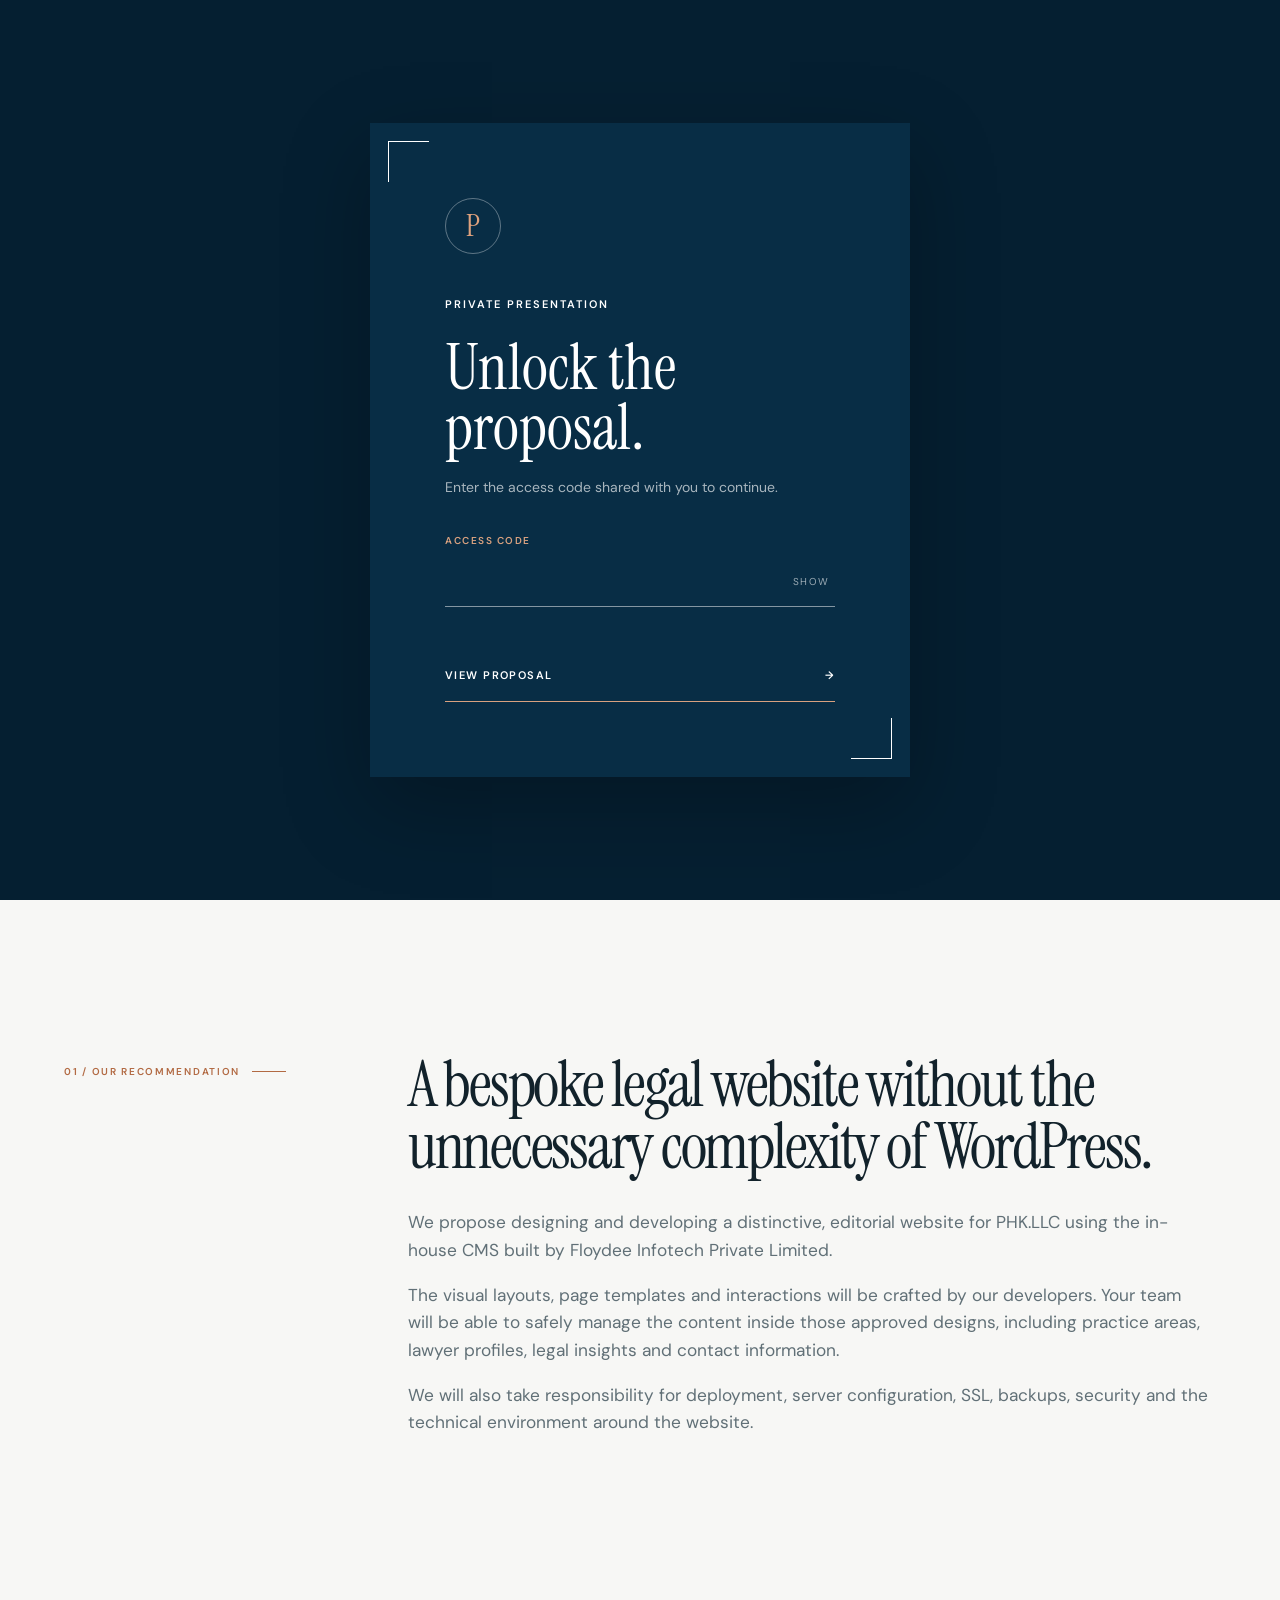
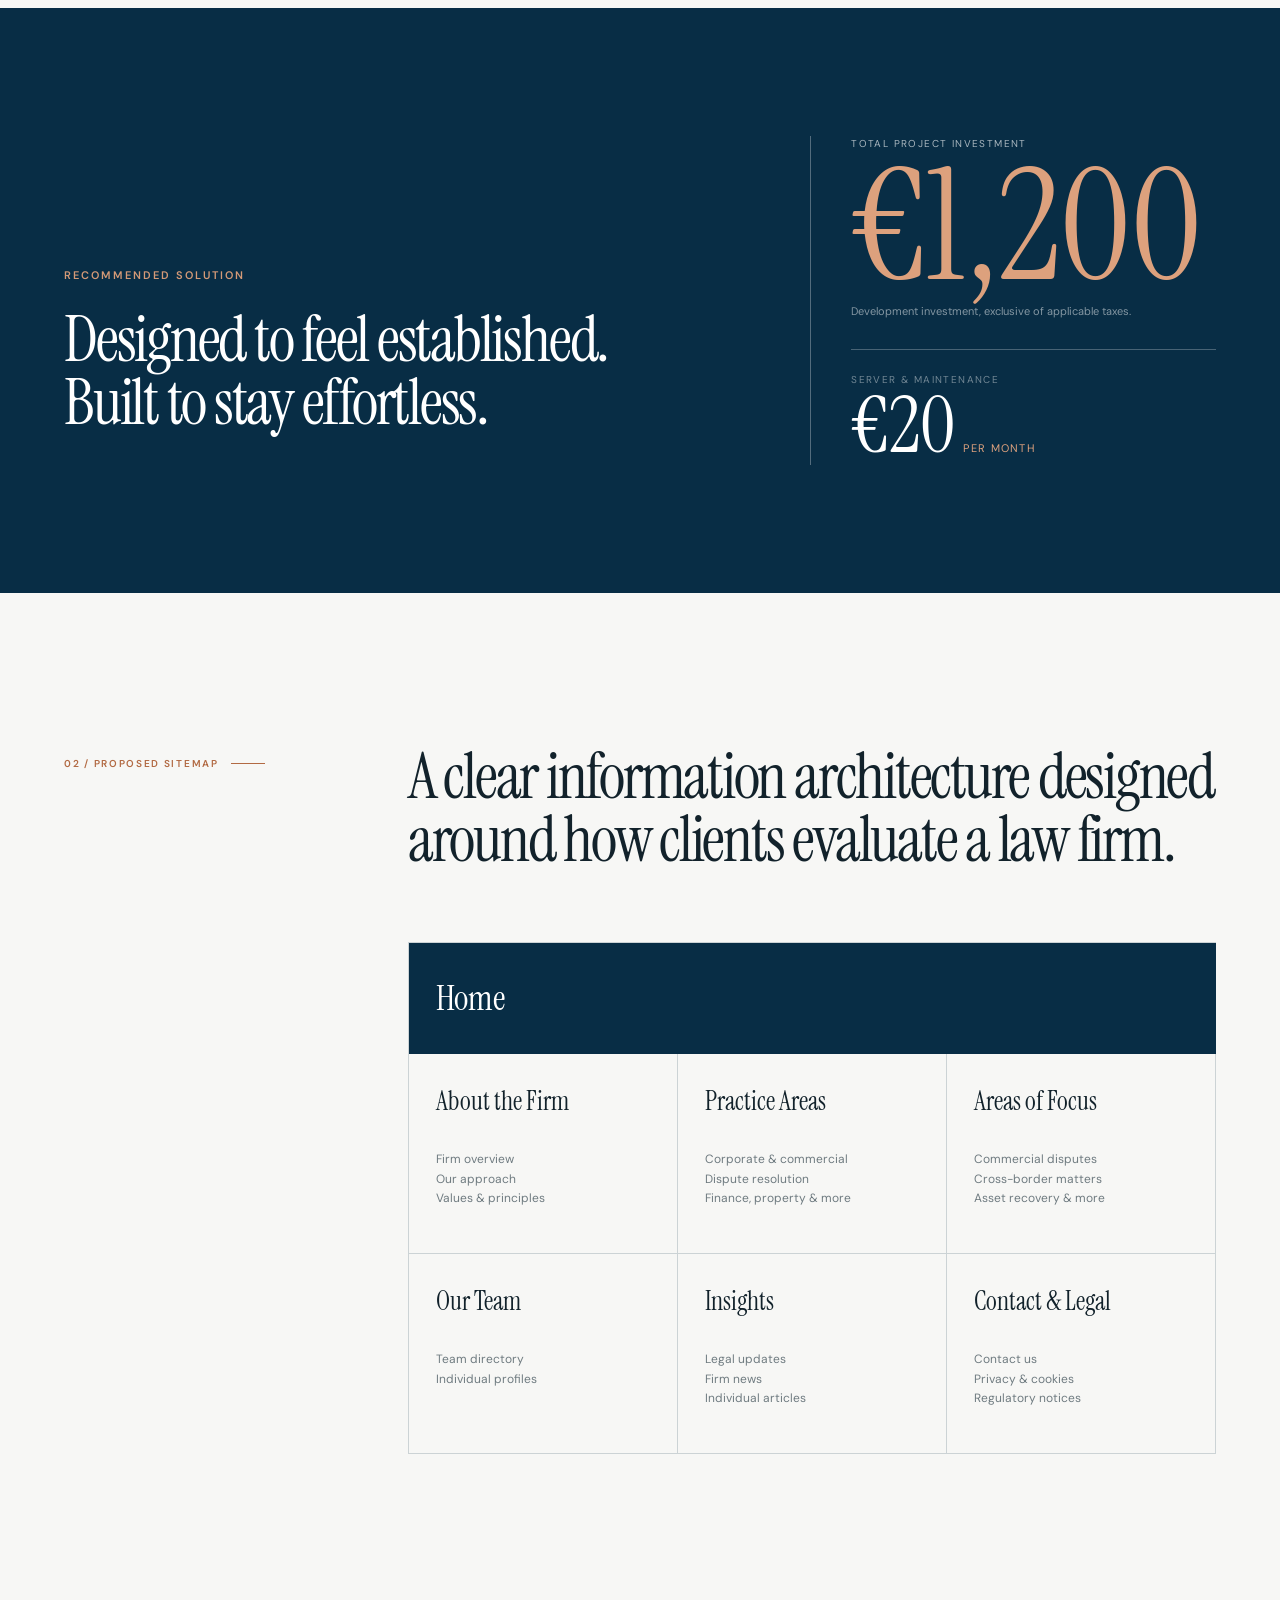
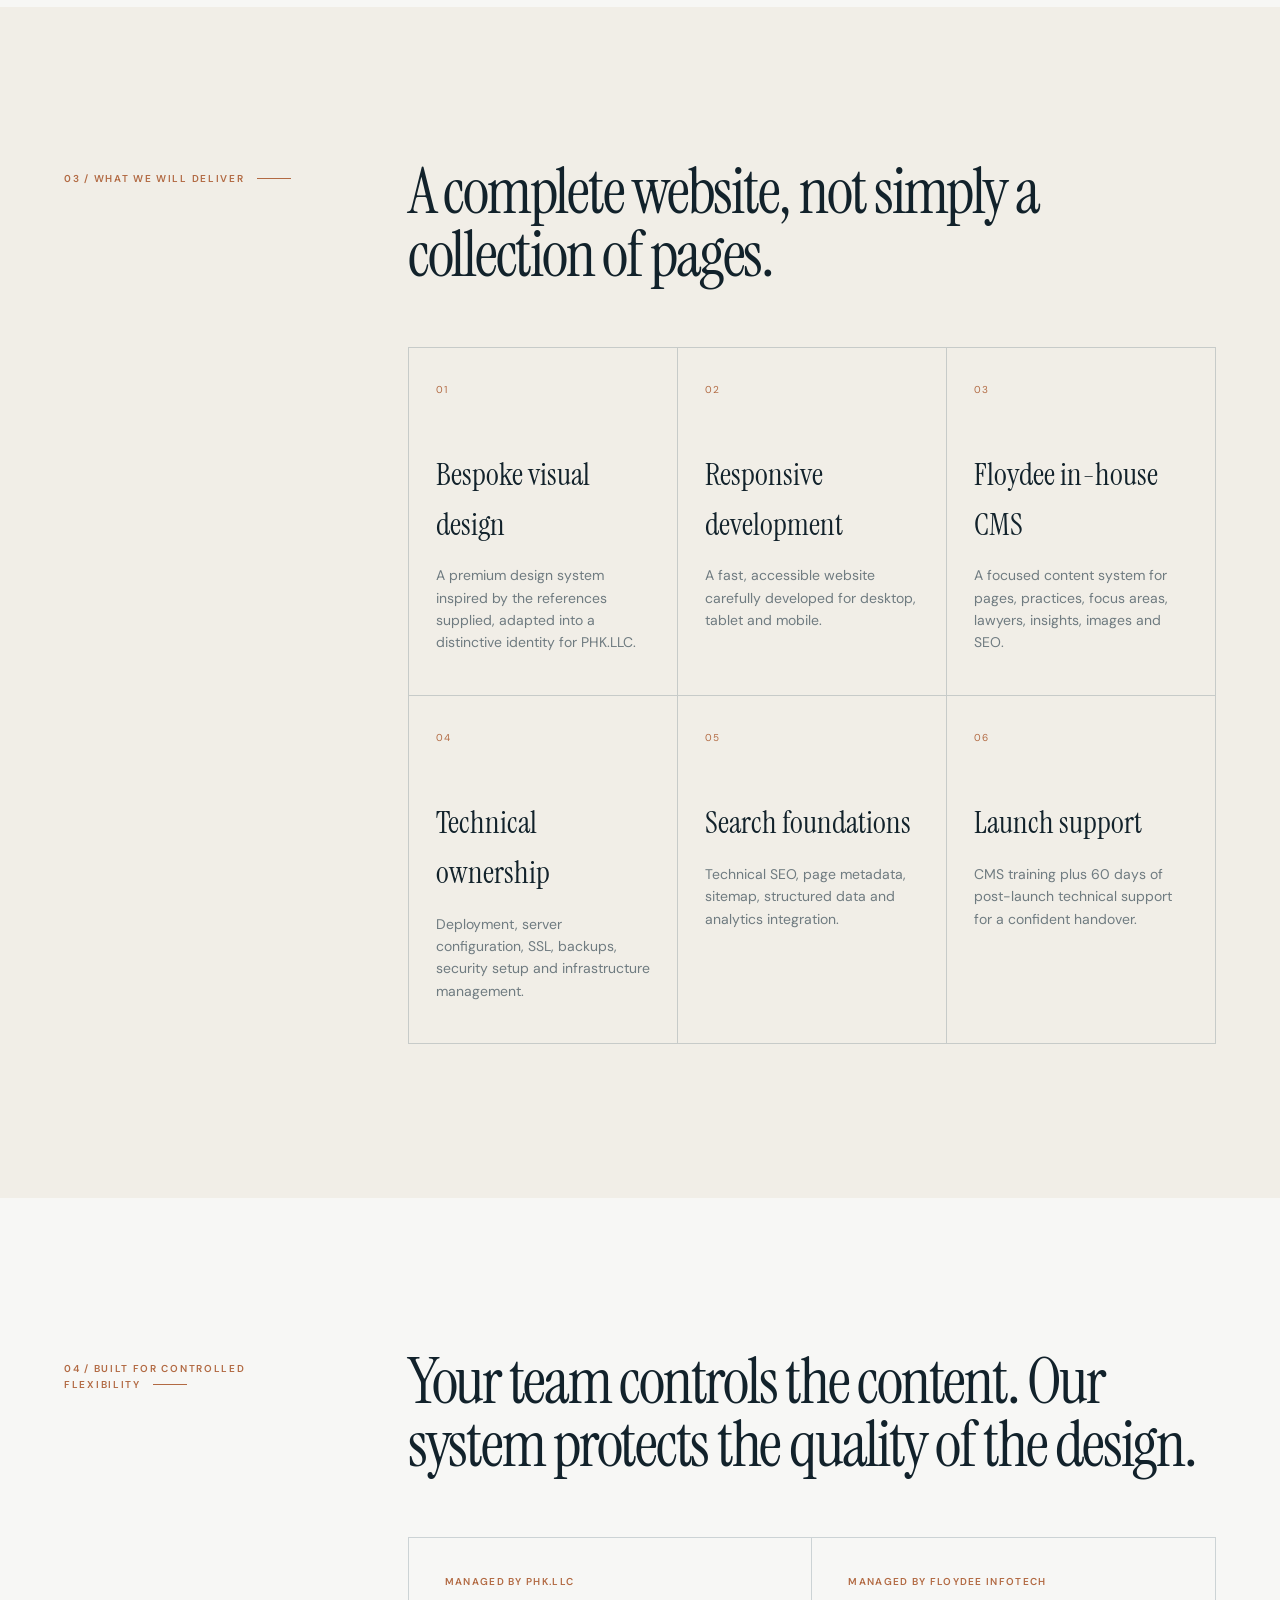
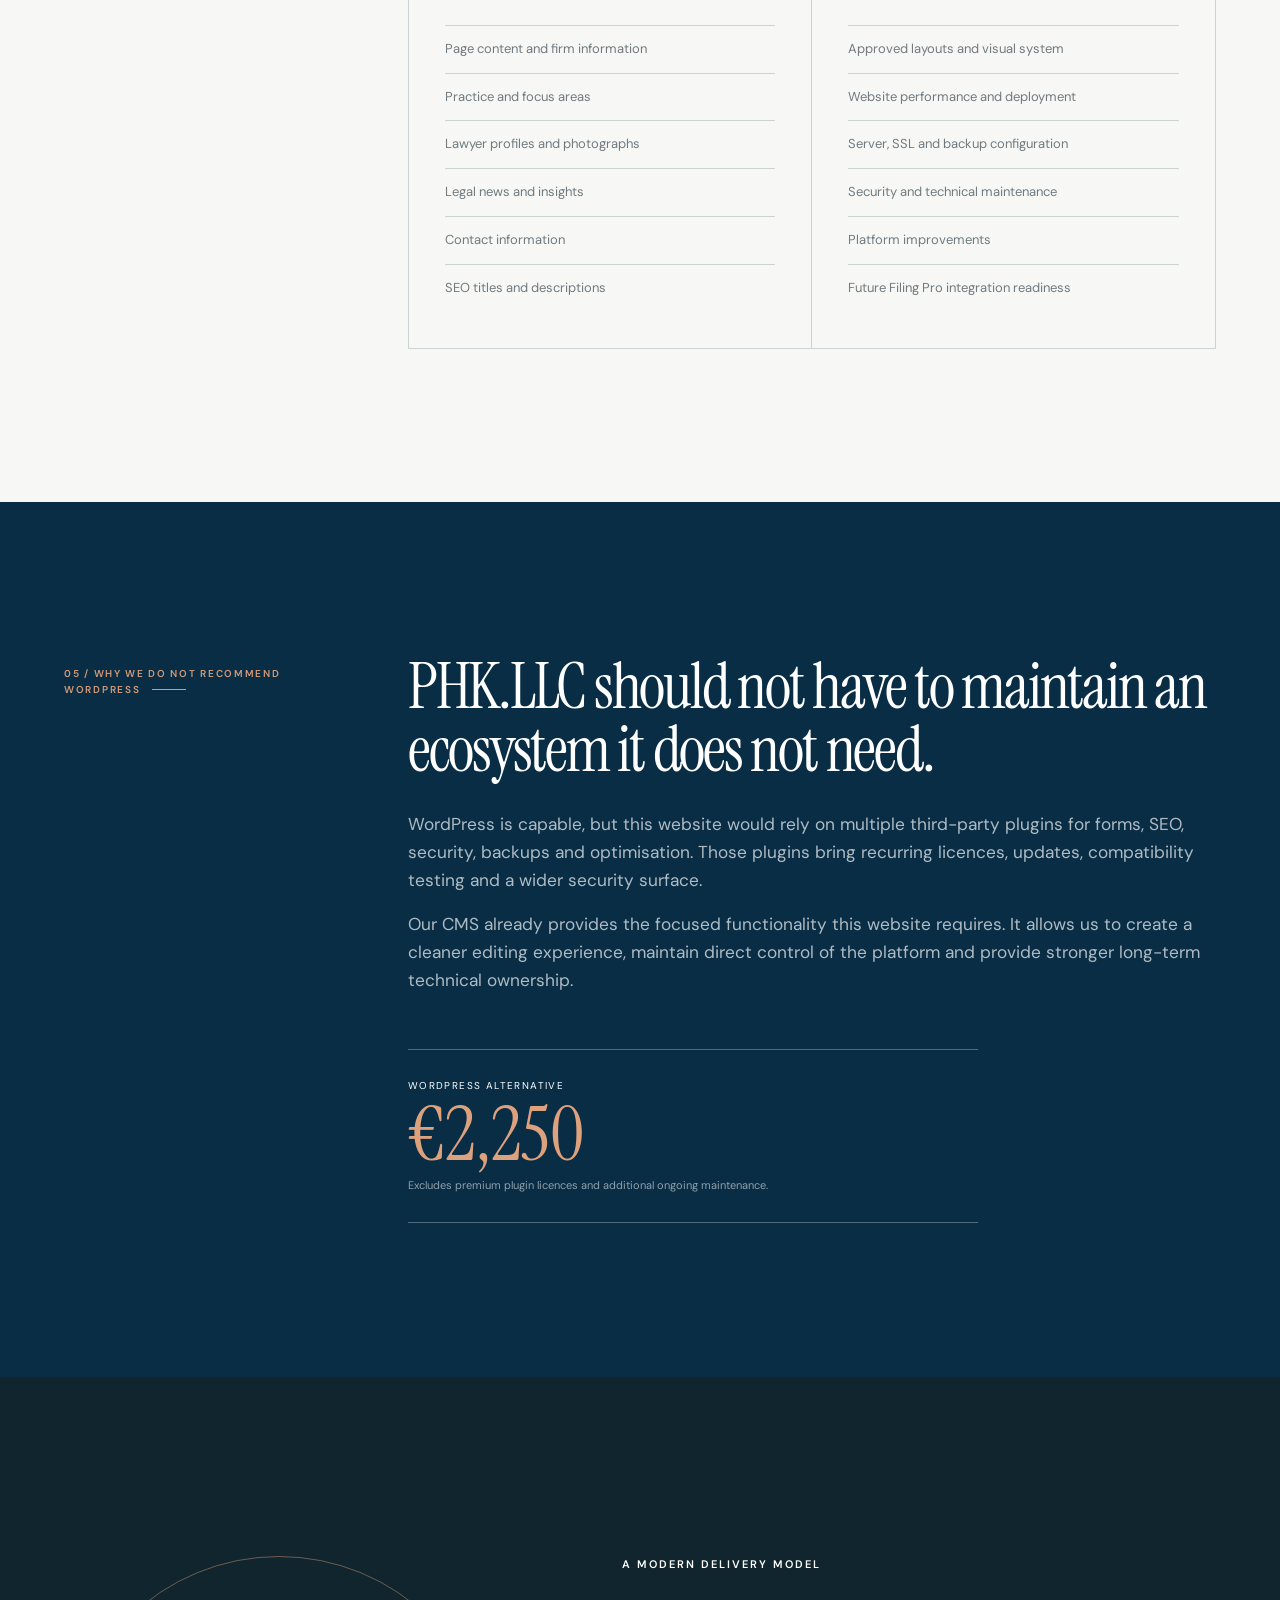
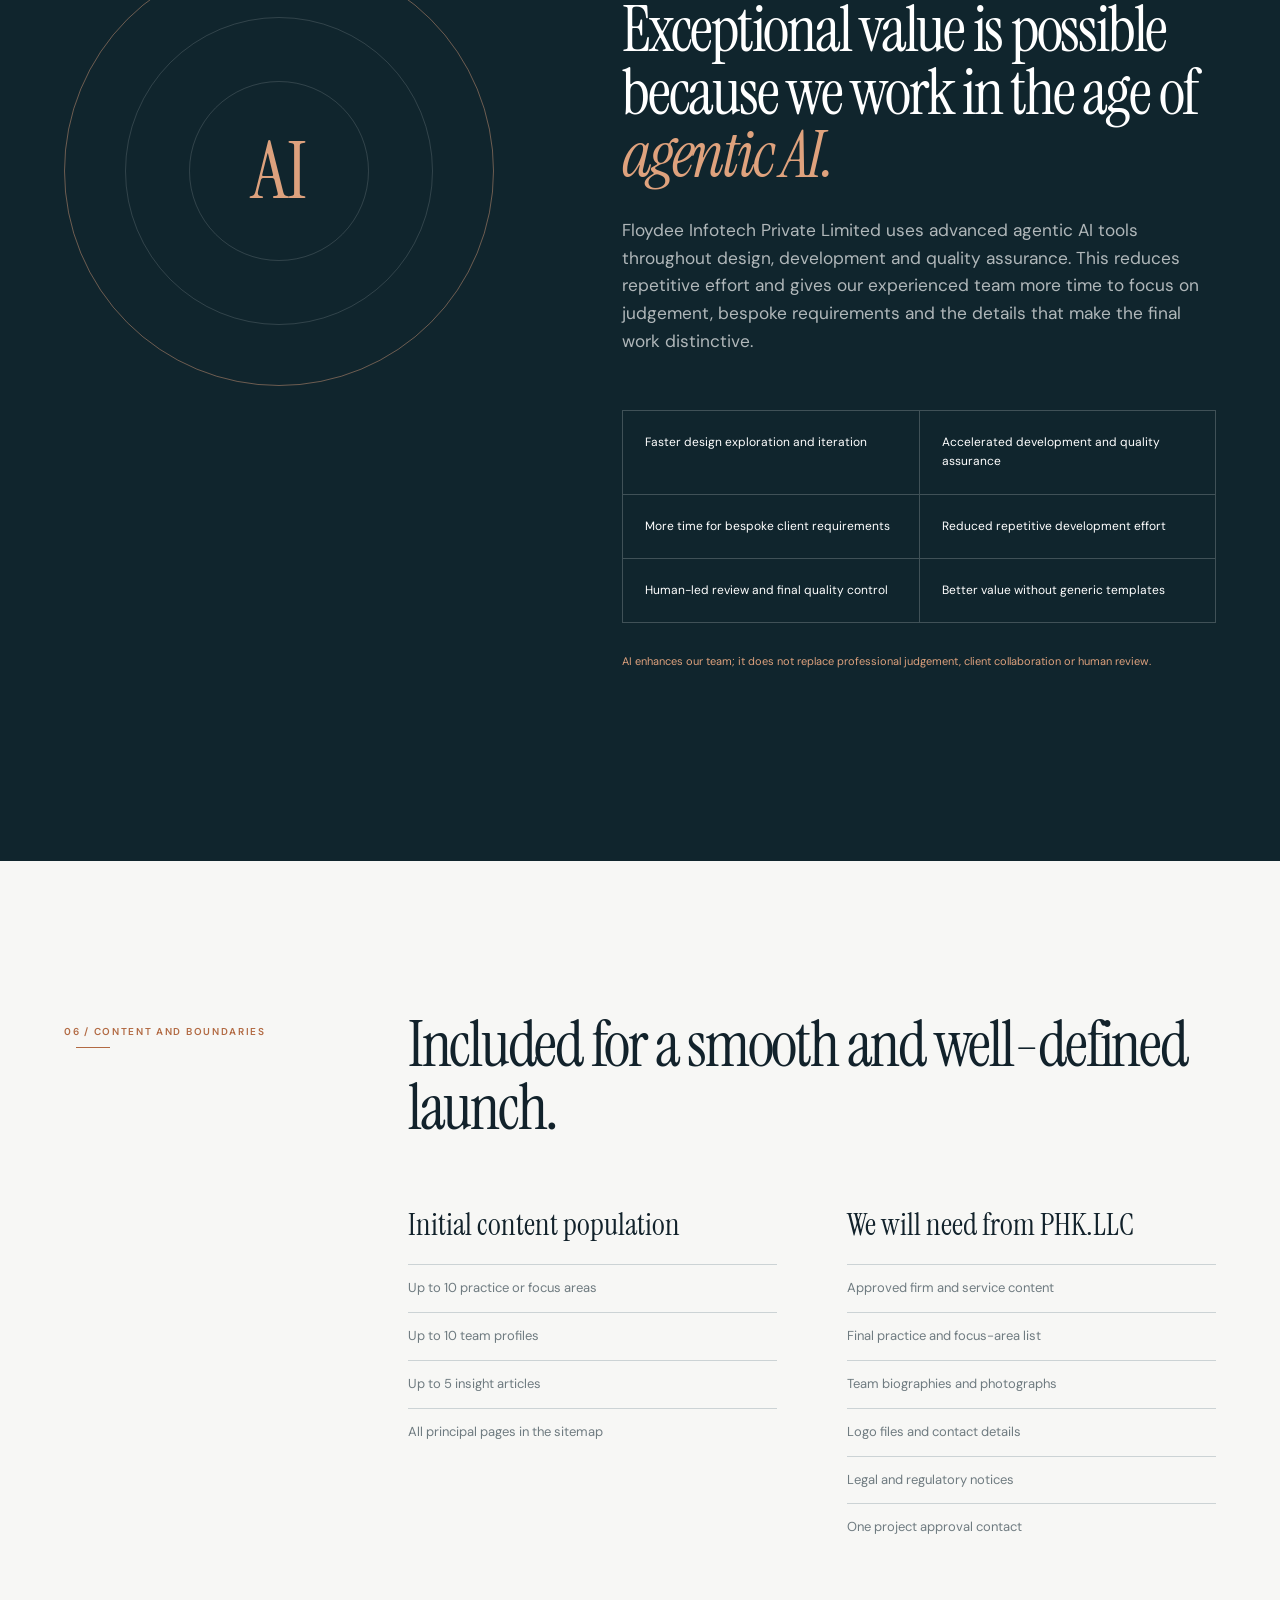
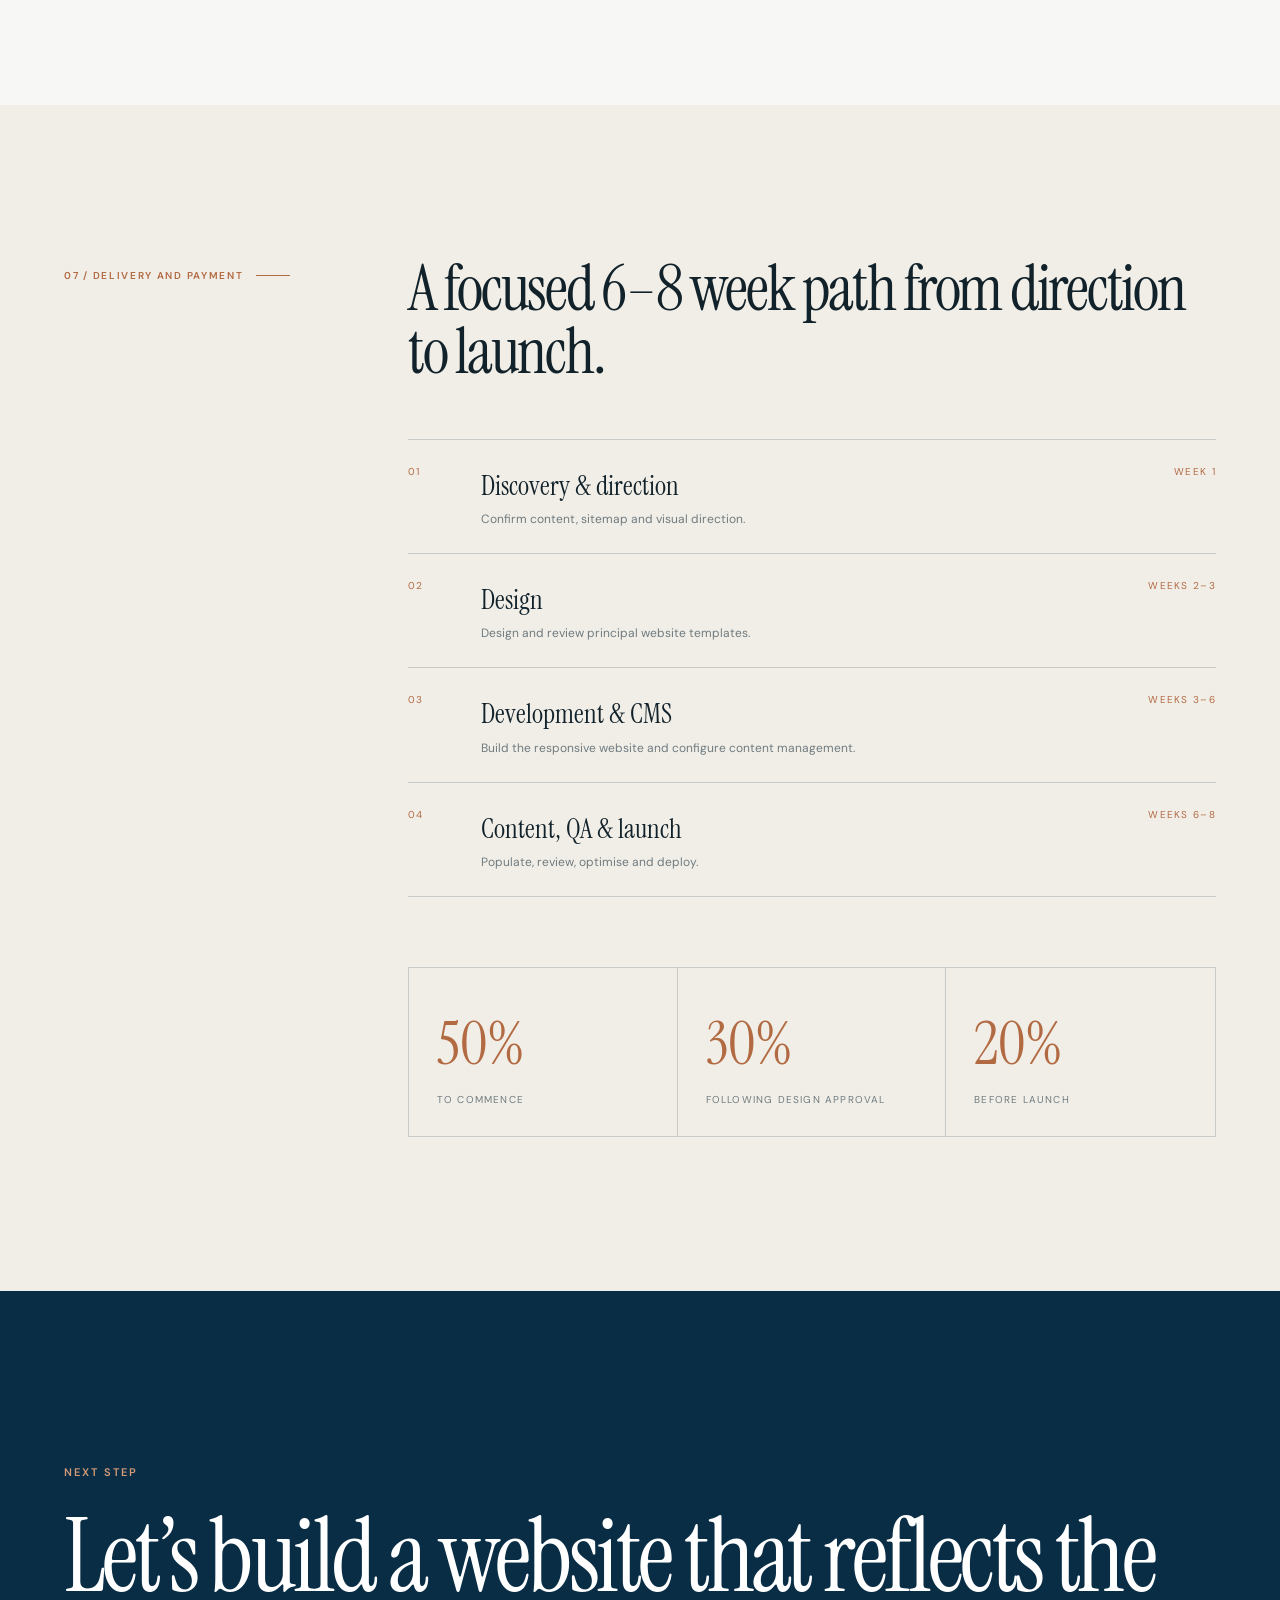
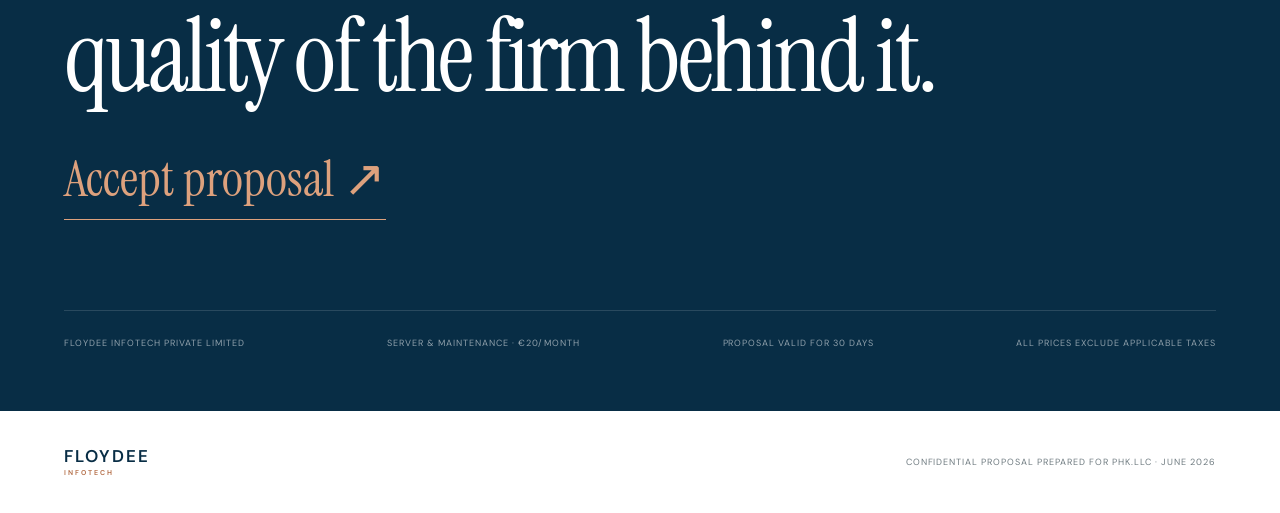
==== commit c4e59ae4: "Add visual themes and update proposal terms" ====
--- a/proposal.html
+++ b/proposal.html
@@ -12,6 +12,19 @@
   <script defer src="script.js"></script>
 </head>
 <body class="proposal-page">
+  <aside class="theme-studio" data-theme-studio>
+    <button class="theme-studio-toggle" type="button" aria-expanded="false" aria-label="Open colour studio" data-theme-toggle>
+      <span class="theme-studio-orb" aria-hidden="true"></span>
+      <span>Atmosphere</span>
+    </button>
+    <div class="theme-studio-panel" aria-label="Choose proposal atmosphere">
+      <p>Choose an atmosphere</p>
+      <button class="theme-choice is-active" type="button" data-theme-choice="mediterranean"><i></i><span>Mediterranean</span></button>
+      <button class="theme-choice" type="button" data-theme-choice="light"><i></i><span>Gallery light</span></button>
+      <button class="theme-choice" type="button" data-theme-choice="midnight"><i></i><span>Midnight ink</span></button>
+      <button class="theme-choice" type="button" data-theme-choice="terracotta"><i></i><span>Terracotta</span></button>
+    </div>
+  </aside>
   <div class="proposal-lock" data-proposal-lock>
     <div class="gate-panel lock-panel" role="dialog" aria-modal="true" aria-labelledby="lock-title">
       <div class="gate-mark" aria-hidden="true">P</div>
@@ -44,7 +57,8 @@
       </div>
       <div class="proposal-summary">
         <p>Website design, development, tailored CMS and complete technical management.</p>
-        <div><span>Investment</span><strong>€1,500</strong></div>
+        <div><span>Development</span><strong>€1,200</strong></div>
+        <div><span>Server &amp; maintenance</span><strong>€20 / month</strong></div>
         <div><span>Delivery</span><strong>6–8 weeks</strong></div>
         <div><span>Support</span><strong>60 days included</strong></div>
       </div>
@@ -67,8 +81,9 @@
       </div>
       <div class="price-stack">
         <span>Total project investment</span>
-        <strong>€1,500</strong>
-        <p>Exclusive of applicable taxes and ongoing third-party hosting costs.</p>
+        <strong>€1,200</strong>
+        <p>Development investment, exclusive of applicable taxes.</p>
+        <div class="monthly-price"><span>Server &amp; maintenance</span><strong>€20</strong><em>per month</em></div>
       </div>
     </section>
 
@@ -169,7 +184,6 @@
         <div class="terms-columns">
           <article><h3>Initial content population</h3><ul><li>Up to 10 practice or focus areas</li><li>Up to 10 team profiles</li><li>Up to 5 insight articles</li><li>All principal pages in the sitemap</li></ul></article>
           <article><h3>We will need from PHK.LLC</h3><ul><li>Approved firm and service content</li><li>Final practice and focus-area list</li><li>Team biographies and photographs</li><li>Logo files and contact details</li><li>Legal and regulatory notices</li><li>One project approval contact</li></ul></article>
-          <article><h3>Quoted separately if required</h3><ul><li>Brand identity and logo design</li><li>Professional photography</li><li>Copywriting and translations</li><li>Filing Pro or client portal integration</li><li>Ongoing hosting and maintenance</li></ul></article>
         </div>
       </div>
     </section>
@@ -195,8 +209,8 @@
     <section class="proposal-close navy">
       <p class="proposal-eyebrow light">Next step</p>
       <h2>Let’s build a website that reflects the quality of the firm behind it.</h2>
-      <a href="mailto:hello@floydee.com?subject=PHK.LLC%20Website%20Proposal">Accept proposal <span aria-hidden="true">↗</span></a>
-      <div class="close-meta"><span>Floydee Infotech Private Limited</span><span>Proposal valid for 30 days</span><span>All prices exclude applicable taxes</span></div>
+      <a href="mailto:admin@floydee.com?subject=PHK.LLC%20Website%20Proposal%20Acceptance">Accept proposal <span aria-hidden="true">↗</span></a>
+      <div class="close-meta"><span>Floydee Infotech Private Limited</span><span>Server &amp; maintenance · €20/month</span><span>Proposal valid for 30 days</span><span>All prices exclude applicable taxes</span></div>
     </section>
   </main>
 
--- a/styles.css
+++ b/styles.css
@@ -12,11 +12,19 @@
   --serif: "Instrument Serif", Georgia, serif;
   --sans: "DM Sans", Arial, sans-serif;
   --pad: clamp(24px, 5vw, 78px);
+  --page: #fff;
+  --surface: #fff;
+  --surface-soft: #f7f7f5;
+  --sand-theme: #f1eee7;
+  --hero-accent: #e0a17c;
+  --pointer-x: 50vw;
+  --pointer-y: 50vh;
 }
 
 * { box-sizing: border-box; }
 html { scroll-behavior: smooth; }
-body { margin: 0; color: var(--ink); background: var(--white); font-family: var(--sans); font-size: 16px; line-height: 1.6; }
+body { margin: 0; color: var(--ink); background: var(--page); font-family: var(--sans); font-size: 16px; line-height: 1.6; transition: color .65s ease, background-color .65s ease; }
+body::before { content: ""; position: fixed; z-index: 80; left: var(--pointer-x); top: var(--pointer-y); width: 340px; height: 340px; border-radius: 50%; background: radial-gradient(circle, color-mix(in srgb, var(--copper) 11%, transparent), transparent 67%); pointer-events: none; transform: translate(-50%, -50%); opacity: .75; transition: opacity .5s; }
 body.is-locked { overflow: hidden; }
 a { color: inherit; text-decoration: none; }
 button, input { font: inherit; }
@@ -25,7 +33,7 @@
 .skip-link:focus { top: 12px; }
 :focus-visible { outline: 2px solid var(--copper); outline-offset: 4px; }
 
-.site-header { height: 92px; padding: 0 var(--pad); display: grid; grid-template-columns: 180px 1fr auto; align-items: center; gap: 32px; border-bottom: 1px solid var(--line); background: var(--white); }
+.site-header { height: 92px; padding: 0 var(--pad); display: grid; grid-template-columns: 180px 1fr auto; align-items: center; gap: 32px; border-bottom: 1px solid var(--line); background: var(--surface); transition: background-color .65s ease, border-color .65s ease; }
 .wordmark { font-family: var(--serif); font-size: 32px; letter-spacing: -.04em; line-height: 1; }
 .wordmark span { color: var(--copper); }
 .site-nav { justify-self: center; display: flex; gap: clamp(18px, 2vw, 38px); font-size: 12px; font-weight: 500; letter-spacing: .09em; text-transform: uppercase; }
@@ -38,12 +46,12 @@
 
 .hero { min-height: calc(100svh - 92px); position: relative; display: flex; align-items: flex-end; color: var(--white); overflow: hidden; }
 .hero-image, .hero-shade { position: absolute; inset: 0; height: 100%; object-fit: cover; }
-.hero-image { animation: hero-in 1.5s ease both; }
+.hero-image { animation: hero-in 1.5s ease both, hero-breathe 16s 1.5s ease-in-out infinite alternate; }
 .hero-shade { background: linear-gradient(90deg, rgba(3,27,43,.82) 0%, rgba(3,27,43,.36) 47%, rgba(3,27,43,.02) 78%); }
 .hero-copy { position: relative; z-index: 1; max-width: 860px; padding: clamp(80px, 11vw, 170px) var(--pad) clamp(55px, 8vw, 110px); }
 .hero-location, .proposal-eyebrow, .gate-kicker { margin: 0 0 25px; font-size: 11px; font-weight: 600; letter-spacing: .18em; text-transform: uppercase; }
 .hero h1 { margin: 0; font-family: var(--serif); font-size: clamp(63px, 8vw, 126px); font-weight: 400; line-height: .88; letter-spacing: -.045em; }
-.hero h1 em { color: #e0a17c; font-weight: 400; }
+.hero h1 em { color: var(--hero-accent); font-weight: 400; transition: color .65s ease; }
 .hero-intro { max-width: 470px; margin: 34px 0 28px; font-size: clamp(16px, 1.4vw, 20px); font-weight: 300; }
 .hero-index { position: absolute; z-index: 1; right: var(--pad); bottom: 38px; display: flex; gap: 28px; font-size: 10px; letter-spacing: .15em; }
 .text-link { display: inline-flex; align-items: center; gap: 24px; padding: 9px 0; border-bottom: 1px solid currentColor; color: var(--navy); font-size: 11px; font-weight: 600; letter-spacing: .13em; text-transform: uppercase; transition: gap .3s; }
@@ -60,8 +68,8 @@
 .intro-image { margin: 0; }
 .intro-image img { aspect-ratio: 4 / 5; object-fit: cover; }
 .intro-image figcaption { margin-top: 12px; color: var(--muted); font-size: 10px; letter-spacing: .11em; text-transform: uppercase; }
-.navy { color: var(--white); background: var(--navy); }
-.sand { background: var(--sand); }
+.navy { color: var(--white); background: var(--navy); transition: background-color .65s ease; }
+.sand { background: var(--sand-theme); transition: background-color .65s ease; }
 .practice { display: grid; grid-template-columns: .8fr 1.2fr; gap: clamp(50px, 9vw, 150px); }
 .section-heading p { max-width: 460px; color: inherit; opacity: .68; font-weight: 300; }
 .practice-list { border-top: 1px solid rgba(255,255,255,.25); }
@@ -78,7 +86,7 @@
 .focus-grid span { color: var(--copper); font-size: 10px; letter-spacing: .14em; }
 .focus-grid h3, .deliver-grid h3, .terms-columns h3 { margin: 50px 0 15px; font-family: var(--serif); font-size: 31px; font-weight: 400; }
 .focus-grid p, .deliver-grid p { color: var(--muted); font-size: 14px; }
-.team { padding-bottom: 0; background: #f7f7f5; }
+.team { padding-bottom: 0; background: var(--surface-soft); transition: background-color .65s ease; }
 .team-heading { display: grid; grid-template-columns: .45fr 1fr .65fr; gap: 50px; align-items: end; margin-bottom: 80px; }
 .team-heading h2, .team-heading p { margin-bottom: 0; }
 .team-heading p { color: var(--muted); font-size: 14px; }
@@ -99,7 +107,7 @@
 .contact-main h2 { max-width: 750px; }
 .contact-main > a { display: inline-block; color: #e5a780; font-family: var(--serif); font-size: clamp(27px, 3vw, 46px); border-bottom: 1px solid currentColor; }
 .contact-details { display: flex; flex-direction: column; gap: 5px; font-style: normal; font-size: 12px; opacity: .7; }
-.site-footer { padding: 38px var(--pad); display: grid; grid-template-columns: 1fr auto 1fr; gap: 35px; align-items: center; border-top: 1px solid var(--line); font-size: 10px; letter-spacing: .09em; text-transform: uppercase; }
+.site-footer { padding: 38px var(--pad); display: grid; grid-template-columns: 1fr auto 1fr; gap: 35px; align-items: center; border-top: 1px solid var(--line); background: var(--surface); font-size: 10px; letter-spacing: .09em; text-transform: uppercase; transition: background-color .65s ease; }
 .footer-links { display: flex; gap: 25px; }
 .site-footer p { justify-self: end; margin: 0; color: var(--muted); }
 
@@ -126,11 +134,11 @@
 .gate-note { margin: 35px 0 0; color: rgba(255,255,255,.4); font-size: 9px; letter-spacing: .09em; text-transform: uppercase; }
 .shake { animation: shake .32s linear; }
 
-.proposal-page { background: #f8f8f6; }
+.proposal-page { background: var(--surface-soft); }
 .proposal-lock { position: fixed; z-index: 200; inset: 0; display: grid; place-items: center; padding: 20px; background: var(--navy-deep); transition: opacity .4s, visibility .4s; }
 .proposal-lock.is-unlocked { opacity: 0; visibility: hidden; pointer-events: none; }
 .lock-panel { transform: none; }
-.proposal-header { height: 84px; display: grid; grid-template-columns: 1fr auto 1fr; align-items: center; padding: 0 var(--pad); border-bottom: 1px solid var(--line); color: var(--navy); font-size: 10px; letter-spacing: .12em; text-transform: uppercase; background: var(--white); }
+.proposal-header { height: 84px; display: grid; grid-template-columns: 1fr auto 1fr; align-items: center; padding: 0 var(--pad); border-bottom: 1px solid var(--line); color: var(--navy); font-size: 10px; letter-spacing: .12em; text-transform: uppercase; background: var(--surface); transition: background-color .65s ease; }
 .proposal-header > a:last-child { justify-self: end; border-bottom: 1px solid; }
 .floydee-mark { display: flex; flex-direction: column; width: max-content; color: var(--navy); font-size: 17px; font-weight: 600; letter-spacing: .12em; line-height: 1; }
 .floydee-mark span { margin-top: 4px; color: var(--copper); font-size: 7px; letter-spacing: .29em; }
@@ -149,6 +157,10 @@
 .price-stack span { display: block; font-size: 10px; letter-spacing: .14em; text-transform: uppercase; opacity: .65; }
 .price-stack strong { display: block; margin: 10px 0; color: #dda17d; font-family: var(--serif); font-size: clamp(90px, 12vw, 180px); font-weight: 400; line-height: .85; }
 .price-stack p { color: rgba(255,255,255,.5); font-size: 11px; }
+.monthly-price { margin-top: 28px; padding-top: 22px; border-top: 1px solid rgba(255,255,255,.26); }
+.monthly-price span { display: block; color: rgba(255,255,255,.66); }
+.monthly-price strong { display: inline !important; margin: 0 8px 0 0 !important; color: #fff !important; font-size: clamp(42px, 6vw, 78px) !important; line-height: 1 !important; }
+.monthly-price em { color: #dda17d; font-size: 11px; font-style: normal; letter-spacing: .12em; text-transform: uppercase; }
 .sitemap { margin-top: 70px; display: grid; grid-template-columns: repeat(3, 1fr); border-top: 1px solid var(--line); border-left: 1px solid var(--line); }
 .sitemap > div { min-height: 200px; display: flex; flex-direction: column; padding: 27px; border-right: 1px solid var(--line); border-bottom: 1px solid var(--line); }
 .sitemap .sitemap-home { grid-column: 1 / -1; min-height: auto; color: var(--white); background: var(--navy); font-family: var(--serif); font-size: 35px; }
@@ -177,7 +189,7 @@
 .ai-grid { margin-top: 55px; display: grid; grid-template-columns: repeat(2, 1fr); border-top: 1px solid rgba(255,255,255,.2); border-left: 1px solid rgba(255,255,255,.2); }
 .ai-grid span { padding: 22px; border-right: 1px solid rgba(255,255,255,.2); border-bottom: 1px solid rgba(255,255,255,.2); font-size: 12px; }
 .ai-note { margin-top: 30px; color: #dda17d; font-size: 11px; }
-.terms-columns { margin-top: 60px; display: grid; grid-template-columns: repeat(3, 1fr); gap: 45px; }
+.terms-columns { margin-top: 60px; display: grid; grid-template-columns: repeat(2, 1fr); gap: 70px; }
 .terms-columns h3 { margin-top: 0; }
 .timeline-list { margin: 55px 0 0; padding: 0; list-style: none; border-top: 1px solid var(--line); }
 .timeline-list li { display: grid; grid-template-columns: 45px 1fr auto; gap: 28px; padding: 24px 0; border-bottom: 1px solid var(--line); }
@@ -193,13 +205,97 @@
 .proposal-close h2 { max-width: 1100px; font-size: clamp(65px, 8vw, 130px); }
 .proposal-close > a { width: max-content; color: #dda17d; font-family: var(--serif); font-size: clamp(28px, 4vw, 52px); border-bottom: 1px solid; }
 .close-meta { margin-top: 90px; padding-top: 25px; display: flex; justify-content: space-between; border-top: 1px solid rgba(255,255,255,.25); font-size: 9px; letter-spacing: .11em; text-transform: uppercase; opacity: .55; }
-.proposal-footer { padding: 35px var(--pad); display: flex; justify-content: space-between; align-items: center; background: var(--white); }
+.proposal-footer { padding: 35px var(--pad); display: flex; justify-content: space-between; align-items: center; background: var(--surface); transition: background-color .65s ease; }
 .proposal-footer p { color: var(--muted); font-size: 9px; letter-spacing: .11em; text-transform: uppercase; }
 .reveal { opacity: 0; transform: translateY(22px); transition: opacity .75s ease, transform .75s ease; }
 .reveal.is-visible { opacity: 1; transform: translateY(0); }
 
 @keyframes hero-in { from { transform: scale(1.05); opacity: .7; } to { transform: scale(1); opacity: 1; } }
+@keyframes hero-breathe { from { transform: scale(1); } to { transform: scale(1.035); } }
 @keyframes shake { 25% { transform: translateX(-5px); } 50% { transform: translateX(5px); } 75% { transform: translateX(-3px); } }
+@keyframes rise-in { from { opacity: 0; transform: translateY(24px); } to { opacity: 1; transform: translateY(0); } }
+
+.theme-studio { position: fixed; z-index: 90; right: 18px; top: 50%; transform: translateY(-50%); color: var(--ink); }
+.theme-studio-toggle { width: 46px; min-height: 138px; display: flex; flex-direction: column; justify-content: space-between; align-items: center; gap: 15px; padding: 12px 8px; border: 1px solid var(--line); color: inherit; background: color-mix(in srgb, var(--surface) 90%, transparent); backdrop-filter: blur(14px); cursor: pointer; box-shadow: 0 14px 45px rgba(4,29,45,.12); transition: transform .35s, background-color .5s, border-color .5s; }
+.theme-studio-toggle:hover, .theme-studio.is-open .theme-studio-toggle { transform: translateX(-4px); }
+.theme-studio-toggle > span:last-child { writing-mode: vertical-rl; transform: rotate(180deg); font-size: 8px; font-weight: 600; letter-spacing: .17em; text-transform: uppercase; }
+.theme-studio-orb { width: 19px; height: 19px; border-radius: 50%; background: conic-gradient(var(--navy), var(--copper), var(--sand-theme), var(--navy)); box-shadow: 0 0 0 5px color-mix(in srgb, var(--copper) 13%, transparent); animation: studio-spin 7s linear infinite; }
+.theme-studio-panel { position: absolute; right: 58px; top: 50%; width: 230px; padding: 18px; border: 1px solid var(--line); background: color-mix(in srgb, var(--surface) 94%, transparent); backdrop-filter: blur(20px); box-shadow: 0 22px 60px rgba(4,29,45,.18); opacity: 0; visibility: hidden; transform: translate(16px, -50%) scale(.96); transform-origin: right center; transition: opacity .3s, visibility .3s, transform .3s, background-color .5s; }
+.theme-studio.is-open .theme-studio-panel { opacity: 1; visibility: visible; transform: translate(0, -50%) scale(1); }
+.theme-studio-panel p { margin: 0 0 14px; color: var(--muted); font-size: 8px; font-weight: 600; letter-spacing: .16em; text-transform: uppercase; }
+.theme-choice { width: 100%; display: grid; grid-template-columns: 28px 1fr; gap: 12px; align-items: center; padding: 10px 0; border: 0; border-top: 1px solid var(--line); color: inherit; background: transparent; cursor: pointer; text-align: left; font-size: 10px; font-weight: 500; letter-spacing: .08em; text-transform: uppercase; }
+.theme-choice i { width: 24px; height: 24px; border-radius: 50%; border: 1px solid rgba(255,255,255,.4); transition: transform .3s, box-shadow .3s; }
+.theme-choice:hover i, .theme-choice.is-active i { transform: scale(1.14); box-shadow: 0 0 0 4px color-mix(in srgb, var(--copper) 18%, transparent); }
+.theme-choice[data-theme-choice="mediterranean"] i { background: linear-gradient(135deg, #082d45 50%, #b26a43 50%); }
+.theme-choice[data-theme-choice="light"] i { background: linear-gradient(135deg, #fff 50%, #d7d1c4 50%); }
+.theme-choice[data-theme-choice="midnight"] i { background: linear-gradient(135deg, #07141c 50%, #81a7b8 50%); }
+.theme-choice[data-theme-choice="terracotta"] i { background: linear-gradient(135deg, #4b2923 50%, #c9825b 50%); }
+.section-label::after, .proposal-number::after { content: ""; display: inline-block; width: 0; height: 1px; margin: 0 0 3px 12px; background: currentColor; transition: width .7s .25s ease; }
+.is-visible.section-label::after, .proposal-number::after { width: 34px; }
+.practice-list a i, .insight-list .text-link span, .contact-main a span, .proposal-close a span { transition: transform .3s; }
+.practice-list a:hover i, .insight-list .text-link:hover span, .contact-main a:hover span, .proposal-close a:hover span { transform: translate(4px, -4px); }
+.ai-orbit::before { animation: orbit-pulse 5s ease-in-out infinite alternate; }
+.ai-orbit::after { animation: orbit-pulse 5s 1s ease-in-out infinite alternate-reverse; }
+.hero-copy > *, .proposal-hero > * { animation: rise-in .85s both; }
+.hero-copy > :nth-child(1), .proposal-hero > :nth-child(1) { animation-delay: .18s; }
+.hero-copy > :nth-child(2), .proposal-hero > :nth-child(2) { animation-delay: .31s; }
+.hero-copy > :nth-child(3) { animation-delay: .44s; }
+.hero-copy > :nth-child(4) { animation-delay: .57s; }
+
+@keyframes studio-spin { to { transform: rotate(360deg); } }
+@keyframes orbit-pulse { from { transform: scale(.96); opacity: .45; } to { transform: scale(1.05); opacity: 1; } }
+
+html[data-theme="light"] {
+  --navy: #173f55;
+  --navy-deep: #0d2b3b;
+  --copper: #9c684c;
+  --sand-theme: #f4f2ed;
+  --surface-soft: #faf9f6;
+  --hero-accent: #c6815c;
+}
+html[data-theme="midnight"] {
+  --navy: #061d29;
+  --navy-deep: #020d13;
+  --blue: #123c4e;
+  --copper: #81a7b8;
+  --ink: #e5edf0;
+  --muted: #9aabb2;
+  --line: rgba(216,232,237,.16);
+  --page: #091820;
+  --surface: #0c202a;
+  --surface-soft: #102832;
+  --sand-theme: #132d37;
+  --hero-accent: #93bdca;
+}
+html[data-theme="terracotta"] {
+  --navy: #4b2923;
+  --navy-deep: #2e1714;
+  --blue: #693a30;
+  --copper: #c9825b;
+  --ink: #34231f;
+  --muted: #806d66;
+  --line: rgba(75,41,35,.2);
+  --page: #fbf4ed;
+  --surface: #fff9f2;
+  --surface-soft: #f3e5d8;
+  --sand-theme: #ead7c7;
+  --hero-accent: #efa278;
+}
+html[data-theme="midnight"] .intro-copy p,
+html[data-theme="midnight"] .focus-grid p,
+html[data-theme="midnight"] .deliver-grid p,
+html[data-theme="midnight"] .proposal-section > div > p { color: var(--muted); }
+html[data-theme="midnight"] .team-names a:hover { background: #16333e; }
+html[data-theme="midnight"] .sitemap > div,
+html[data-theme="midnight"] .deliver-grid article,
+html[data-theme="midnight"] .compare article { background: color-mix(in srgb, var(--surface) 65%, transparent); }
+html[data-theme="midnight"] .proposal-header,
+html[data-theme="midnight"] .floydee-mark,
+html[data-theme="midnight"] .button-link,
+html[data-theme="midnight"] .menu-toggle { color: var(--ink); }
+html[data-theme="terracotta"] .hero-image { filter: sepia(.12) saturate(.86); }
+html[data-theme="midnight"] .hero-image { filter: saturate(.65) brightness(.76); }
+html[data-theme="light"] .hero-image { filter: saturate(.82) brightness(1.08); }
 
 @media (max-width: 1050px) {
   .site-header { grid-template-columns: 1fr auto auto; }
